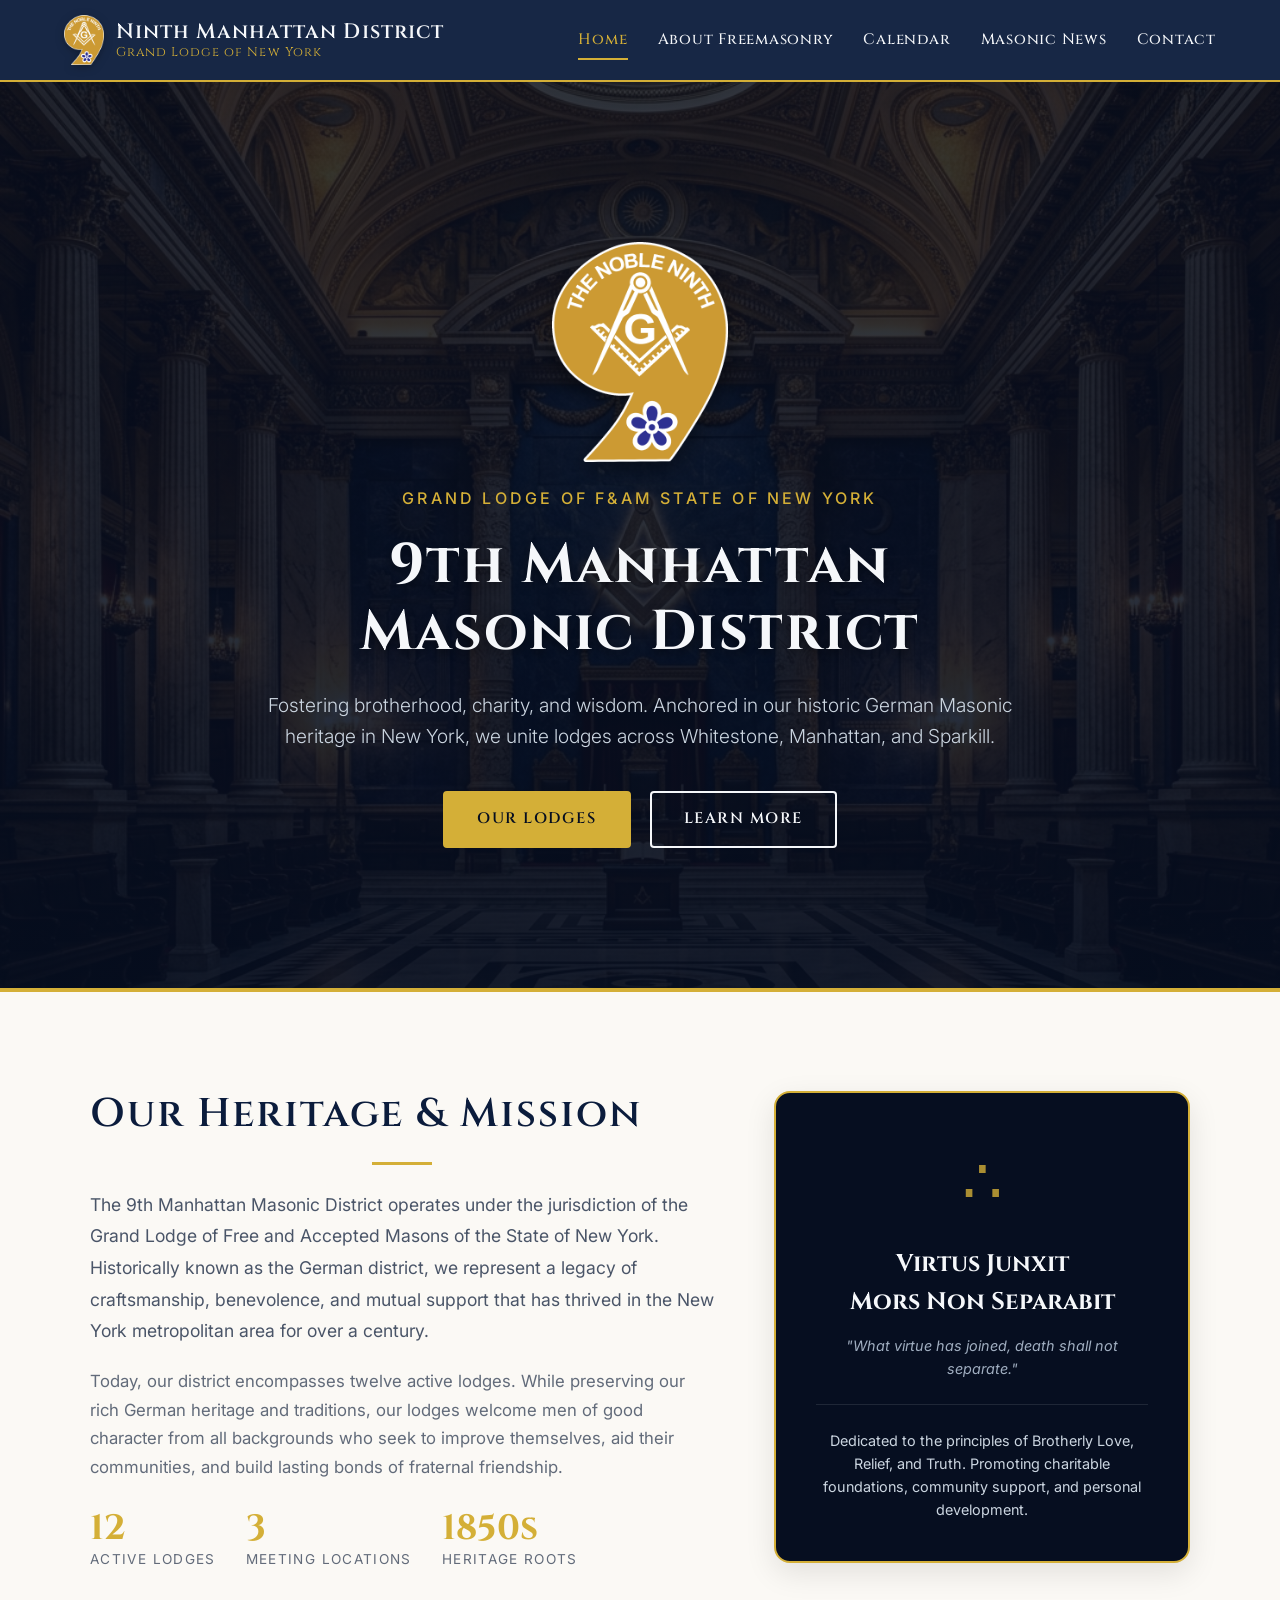
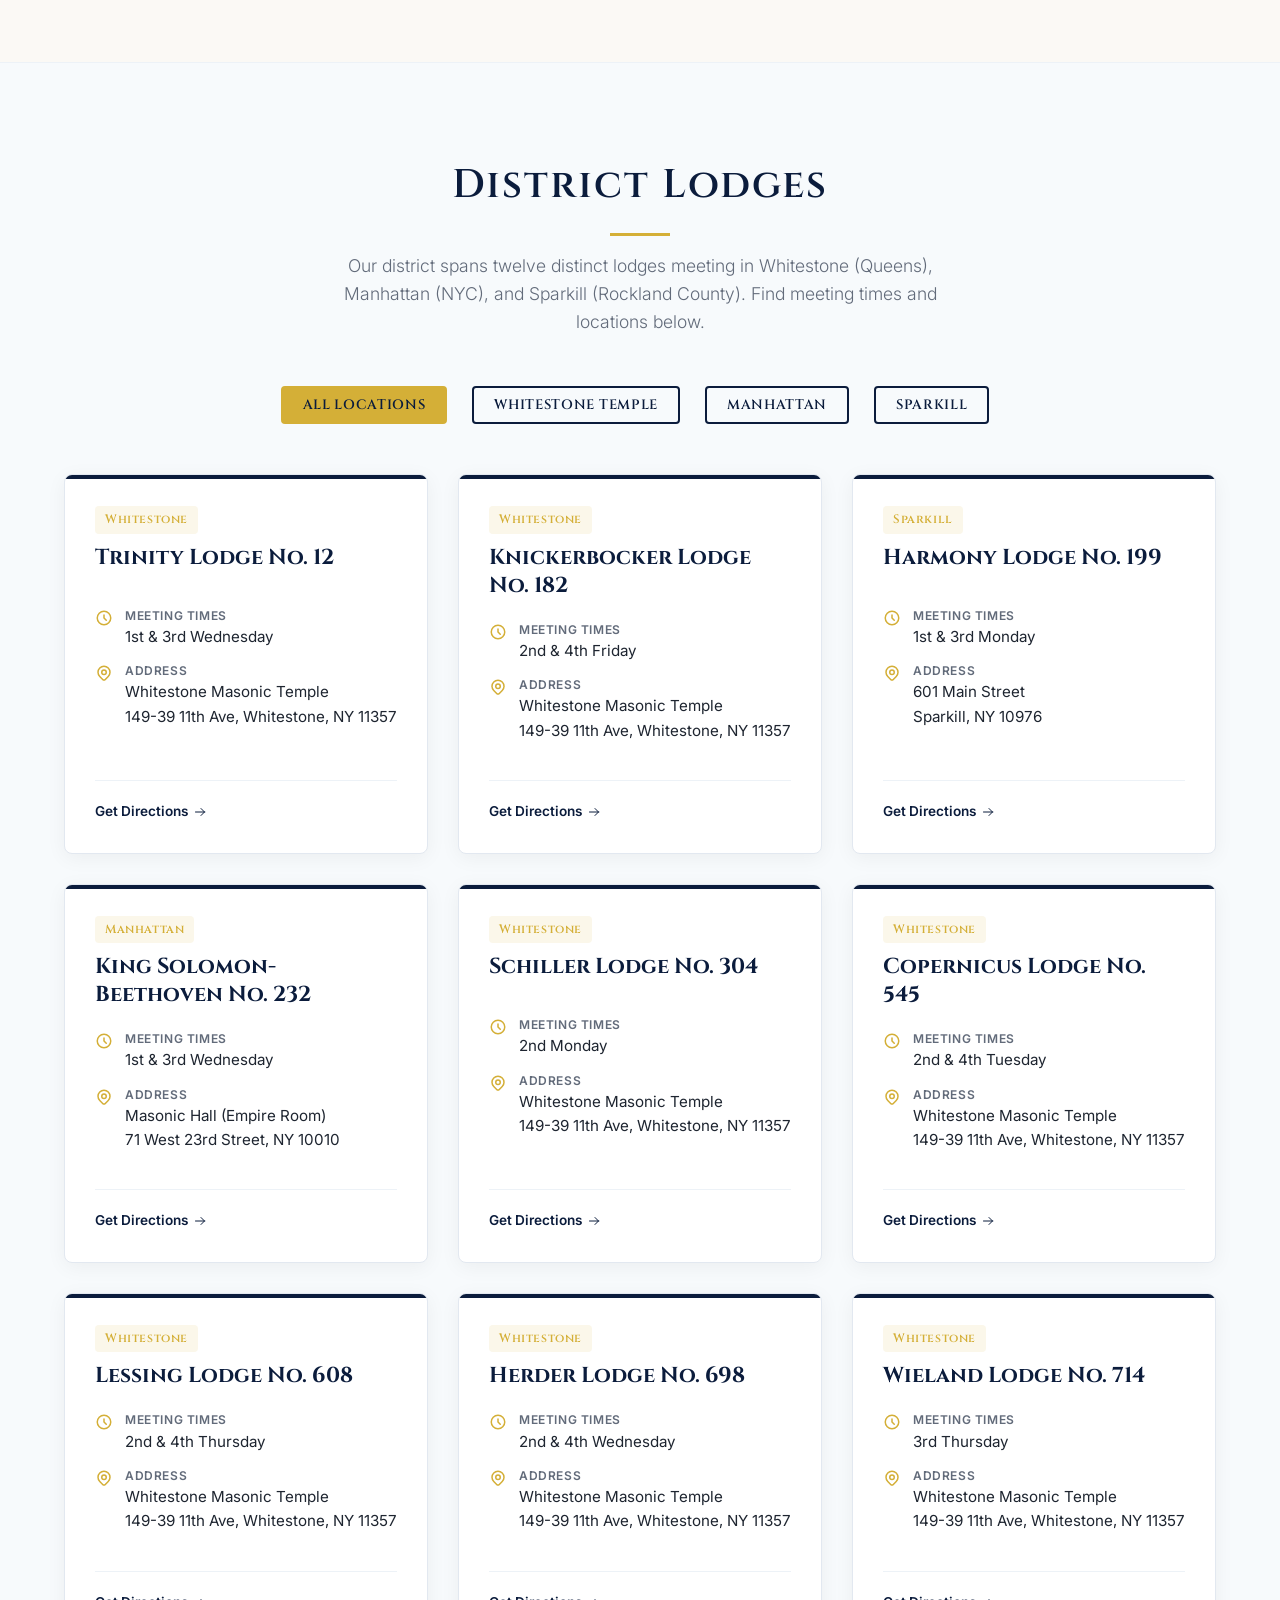
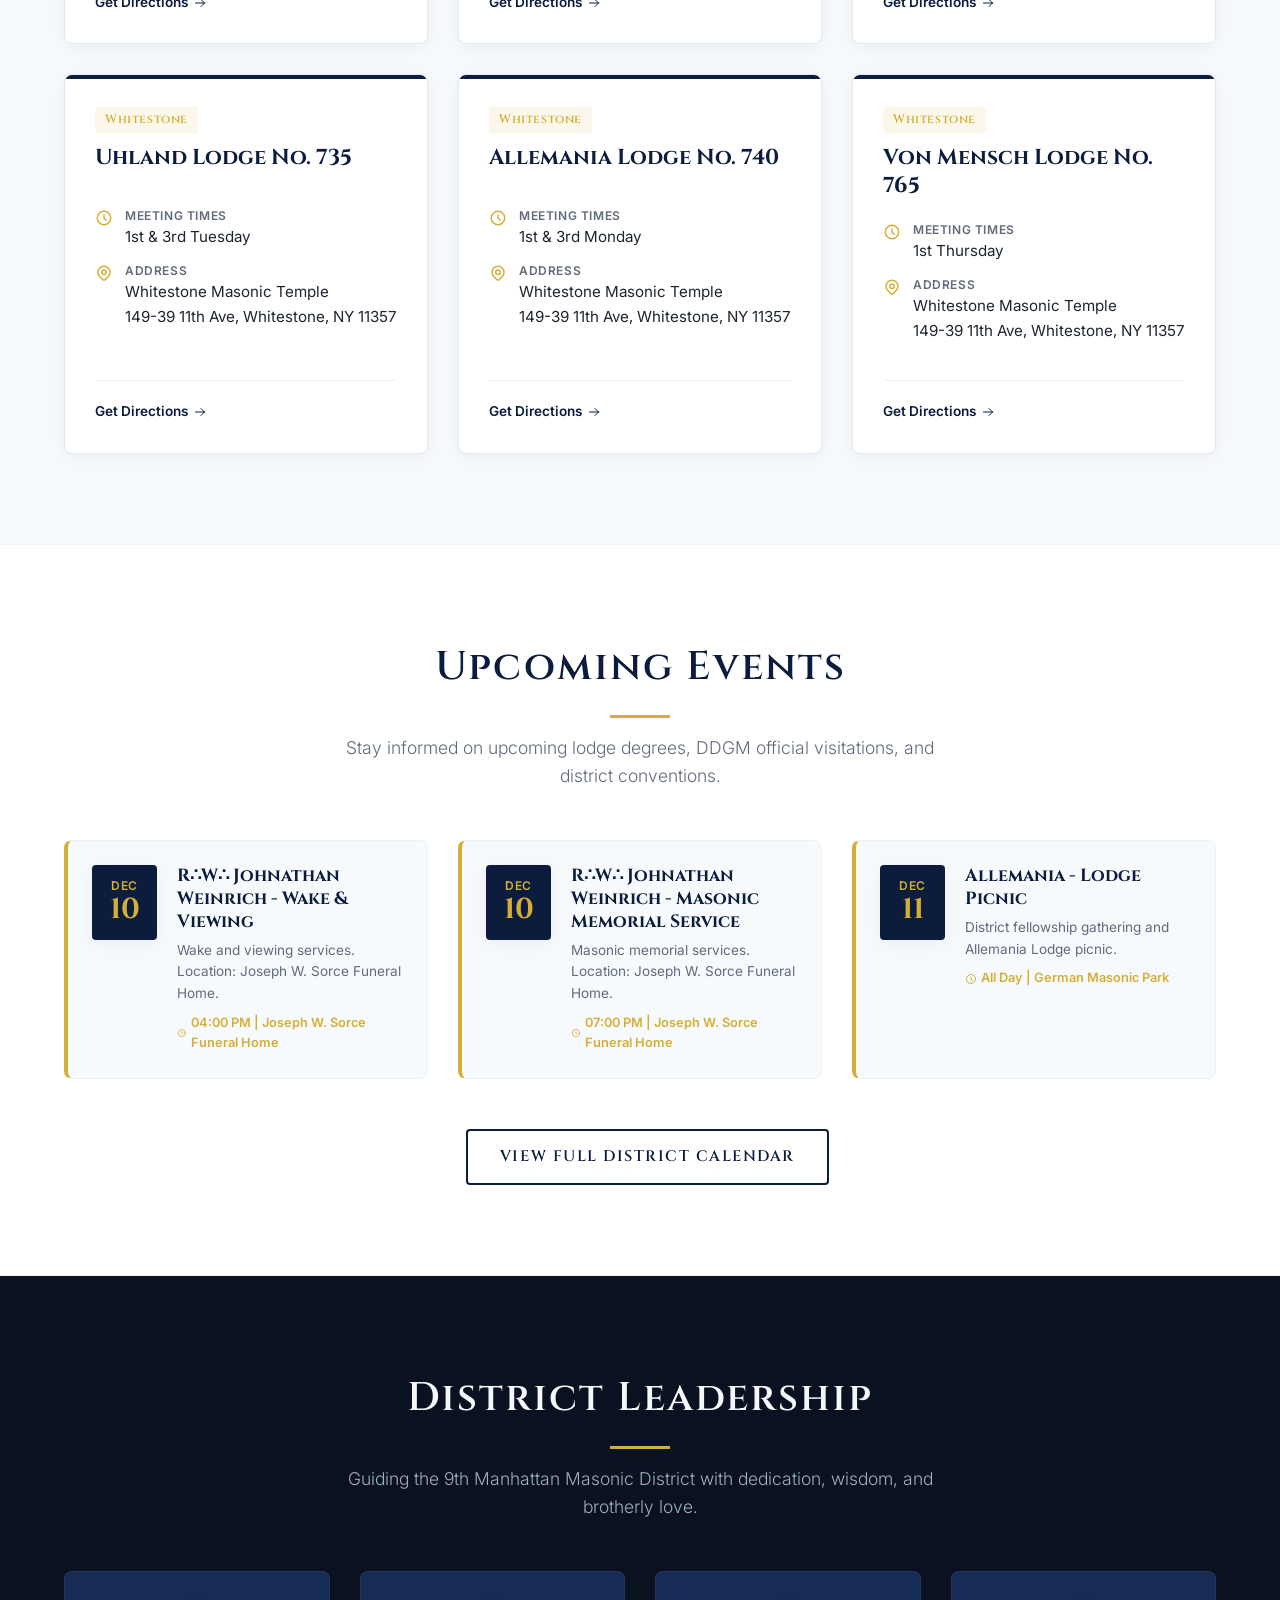
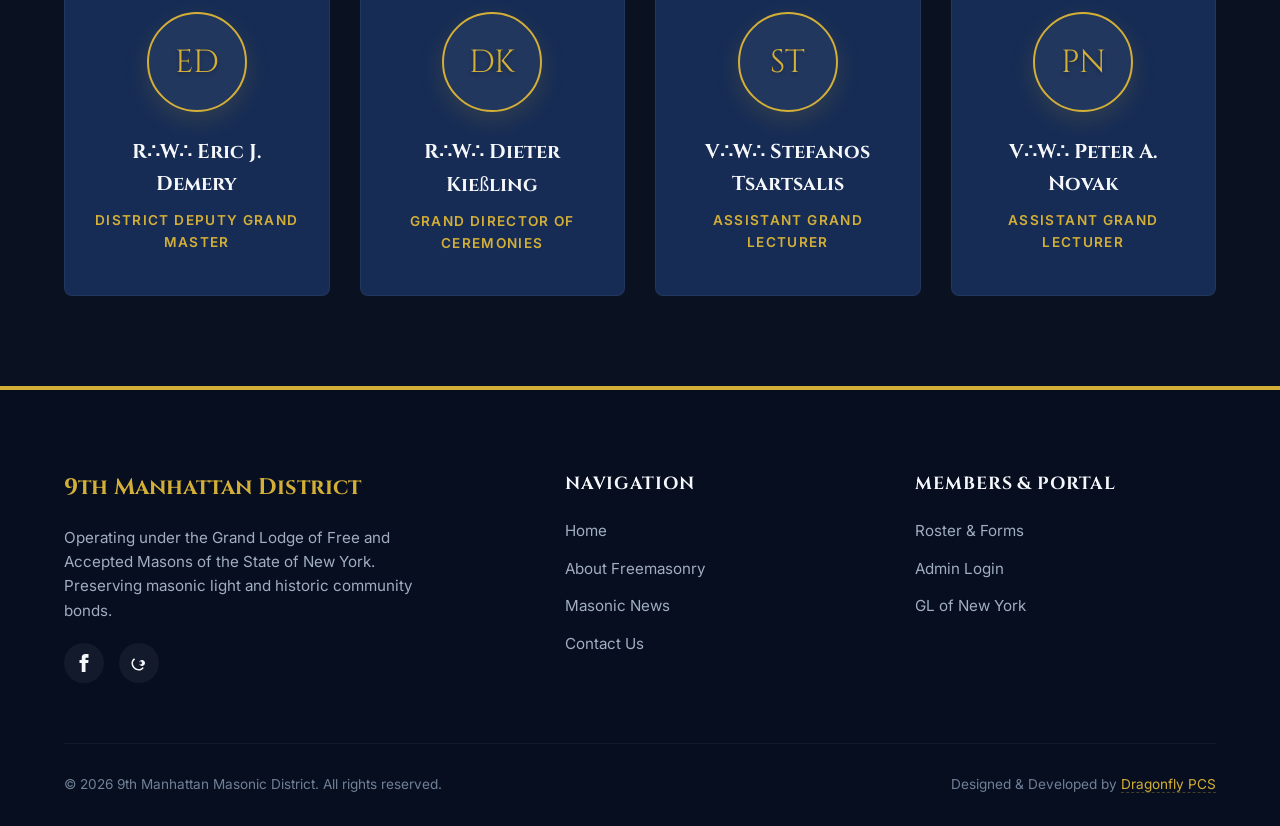
==== index.html @ 02bf00d9 "Add files via upload" ====
<!DOCTYPE html>
<html lang="en">
<head>
  <meta charset="UTF-8">
  <meta name="viewport" content="width=device-width, initial-scale=1.0">
  <title>9th Manhattan Masonic District | Grand Lodge of New York</title>
  <meta name="description" content="Official website of the 9th Manhattan Masonic District, Grand Lodge of Free & Accepted Masons of the State of New York. Discover our lodges, leadership, and heritage.">
  <link rel="stylesheet" href="styles.css">
  <link rel="icon" type="image/png" href="district_logo_header.png">
</head>
<body>

  <!-- Navigation Bar -->
  <header class="navbar">
    <div class="container">
      <a href="index.html" class="logo-link">
        <img src="district_logo_header.png" alt="9th Manhattan District Logo" class="logo-img">
        <div class="logo-text">
          Ninth Manhattan District
          <span>Grand Lodge of New York</span>
        </div>
      </a>
      <button class="nav-toggle" id="nav-toggle" aria-label="Toggle Navigation">
        &#9776;
      </button>
      <nav class="nav-menu" id="nav-menu">
        <a href="index.html" class="nav-link active">Home</a>
        <a href="about.html" class="nav-link">About Freemasonry</a>
        <a href="calendar.html" class="nav-link">Calendar</a>
        <a href="news.html" class="nav-link">Masonic News</a>
        <a href="contact.html" class="nav-link">Contact</a>
      </nav>
    </div>
  </header>

  <!-- Hero Section -->
  <section class="hero">
    <div class="container">
      <img src="district_logo.png" alt="9th Manhattan Masonic District Logo" style="height: 220px; width: auto; margin: 0 auto 24px auto; display: block; filter: drop-shadow(0 6px 12px rgba(0,0,0,0.45));">
      <p class="hero-subtitle">Grand Lodge of F&AM State of New York</p>
      <h1 class="hero-title">9th Manhattan<br>Masonic District</h1>
      <p class="hero-desc"> Fostering brotherhood, charity, and wisdom. Anchored in our historic German Masonic heritage in New York, we unite lodges across Whitestone, Manhattan, and Sparkill. </p>
      <a href="#lodges" class="btn btn-primary">Our Lodges</a>
      <a href="about.html" class="btn btn-secondary">Learn More</a>
    </div>
  </section>

  <!-- About Section -->
  <section class="section">
    <div class="container">
      <div class="heritage-grid">
        <div>
          <h2 class="section-title" style="text-align: left; margin-bottom: 24px;">Our Heritage & Mission</h2>
          <p style="font-size: 1.1rem; color: #4a5568; margin-bottom: 20px; line-height: 1.8;">
            The 9th Manhattan Masonic District operates under the jurisdiction of the Grand Lodge of Free and Accepted Masons of the State of New York. Historically known as the German district, we represent a legacy of craftsmanship, benevolence, and mutual support that has thrived in the New York metropolitan area for over a century.
          </p>
          <p style="font-size: 1.05rem; color: var(--color-text-muted); line-height: 1.7; margin-bottom: 24px;">
            Today, our district encompasses twelve active lodges. While preserving our rich German heritage and traditions, our lodges welcome men of good character from all backgrounds who seek to improve themselves, aid their communities, and build lasting bonds of fraternal friendship.
          </p>
          <div style="display: flex; gap: 30px; margin-top: 30px;">
            <div style="text-align: left;">
              <span style="display: block; font-family: var(--font-serif); font-size: 2.2rem; color: var(--color-accent); font-weight: 700; line-height: 1;">12</span>
              <span style="font-size: 0.85rem; text-transform: uppercase; letter-spacing: 0.1em; color: var(--color-text-muted);">Active Lodges</span>
            </div>
            <div style="text-align: left;">
              <span style="display: block; font-family: var(--font-serif); font-size: 2.2rem; color: var(--color-accent); font-weight: 700; line-height: 1;">3</span>
              <span style="font-size: 0.85rem; text-transform: uppercase; letter-spacing: 0.1em; color: var(--color-text-muted);">Meeting Locations</span>
            </div>
            <div style="text-align: left;">
              <span style="display: block; font-family: var(--font-serif); font-size: 2.2rem; color: var(--color-accent); font-weight: 700; line-height: 1;">1850s</span>
              <span style="font-size: 0.85rem; text-transform: uppercase; letter-spacing: 0.1em; color: var(--color-text-muted);">Heritage Roots</span>
            </div>
          </div>
        </div>
        
        <!-- Symbolic Art Frame -->
        <div style="background-color: var(--color-primary-dark); padding: 40px; border-radius: var(--border-radius-lg); border: 2px solid var(--color-accent); box-shadow: var(--shadow-medium); text-align: center; color: var(--color-text-light);">
          <div style="font-family: var(--font-serif); font-size: 4rem; color: var(--color-accent); margin-bottom: 10px; opacity: 0.8;">∴</div>
          <h3 style="font-family: var(--font-serif); font-size: 1.5rem; margin-bottom: 12px; color: var(--color-text-light);">Virtus Junxit<br>Mors Non Separabit</h3>
          <p style="font-size: 0.9rem; color: #a0aec0; font-style: italic;">"What virtue has joined, death shall not separate."</p>
          <hr style="border: 0; border-top: 1px solid rgba(255,255,255,0.1); margin: 24px 0;">
          <p style="font-size: 0.9rem; color: #cbd5e0; line-height: 1.6;">
            Dedicated to the principles of Brotherly Love, Relief, and Truth. Promoting charitable foundations, community support, and personal development.
          </p>
        </div>
      </div>
    </div>
  </section>

  <!-- Lodges Directory Section -->
  <section class="section" id="lodges" style="background-color: #f7fafc; border-top: 1px solid #edf2f7; border-bottom: 1px solid #edf2f7;">
    <div class="container">
      <h2 class="section-title text-center">District Lodges</h2>
      <p class="section-subtitle text-center">Our district spans twelve distinct lodges meeting in Whitestone (Queens), Manhattan (NYC), and Sparkill (Rockland County). Find meeting times and locations below.</p>
      
      <!-- Interactive Filtering Tabs -->
      <div style="display: flex; justify-content: center; gap: 15px; margin-bottom: 40px; flex-wrap: wrap;" id="filter-tabs">
        <button class="btn btn-primary filter-btn active" data-filter="all">All locations</button>
        <button class="btn btn-secondary filter-btn" data-filter="whitestone">Whitestone Temple</button>
        <button class="btn btn-secondary filter-btn" data-filter="manhattan">Manhattan</button>
        <button class="btn btn-secondary filter-btn" data-filter="sparkill">Sparkill</button>
      </div>
      
      <div class="grid-lodges" id="lodges-grid">
               <!-- Lodge 1: Trinity -->
        <div class="lodge-card" data-location="whitestone">
          <div class="lodge-header">
            <span class="lodge-badge">Whitestone</span>
            <h3 class="lodge-title">Trinity Lodge No. 12</h3>
          </div>
          <div class="lodge-details">
            <div class="lodge-info-item">
              <svg fill="none" stroke="currentColor" stroke-width="2" viewBox="0 0 24 24"><path stroke-linecap="round" stroke-linejoin="round" d="M12 8v4l3 3m6-3a9 9 0 11-18 0 9 9 0 0118 0z"></path></svg>
              <div class="lodge-info-text">
                <strong>Meeting Times</strong>
                1st & 3rd Wednesday
              </div>
            </div>
            <div class="lodge-info-item">
              <svg fill="none" stroke="currentColor" stroke-width="2" viewBox="0 0 24 24"><path stroke-linecap="round" stroke-linejoin="round" d="M17.657 16.657L13.414 20.9a1.998 1.998 0 01-2.827 0l-4.244-4.243a8 8 0 1111.314 0z"></path><path stroke-linecap="round" stroke-linejoin="round" d="M15 11a3 3 0 11-6 0 3 3 0 016 0z"></path></svg>
              <div class="lodge-info-text">
                <strong>Address</strong>
                Whitestone Masonic Temple<br>149-39 11th Ave, Whitestone, NY 11357
              </div>
            </div>
          </div>
          <div class="lodge-action">
            <a href="https://maps.google.com/?q=149-39+11th+Ave+Whitestone+NY" target="_blank" class="lodge-map-btn">
              Get Directions
              <svg width="12" height="12" fill="none" stroke="currentColor" stroke-width="2" viewBox="0 0 24 24"><path stroke-linecap="round" stroke-linejoin="round" d="M14 5l7 7m0 0l-7 7m7-7H3"></path></svg>
            </a>
          </div>
        </div>

        <!-- Lodge 2: Knickerbocker -->
        <div class="lodge-card" data-location="whitestone">
          <div class="lodge-header">
            <span class="lodge-badge">Whitestone</span>
            <h3 class="lodge-title">Knickerbocker Lodge No. 182</h3>
          </div>
          <div class="lodge-details">
            <div class="lodge-info-item">
              <svg fill="none" stroke="currentColor" stroke-width="2" viewBox="0 0 24 24"><path stroke-linecap="round" stroke-linejoin="round" d="M12 8v4l3 3m6-3a9 9 0 11-18 0 9 9 0 0118 0z"></path></svg>
              <div class="lodge-info-text">
                <strong>Meeting Times</strong>
                2nd & 4th Friday
              </div>
            </div>
            <div class="lodge-info-item">
              <svg fill="none" stroke="currentColor" stroke-width="2" viewBox="0 0 24 24"><path stroke-linecap="round" stroke-linejoin="round" d="M17.657 16.657L13.414 20.9a1.998 1.998 0 01-2.827 0l-4.244-4.243a8 8 0 1111.314 0z"></path><path stroke-linecap="round" stroke-linejoin="round" d="M15 11a3 3 0 11-6 0 3 3 0 016 0z"></path></svg>
              <div class="lodge-info-text">
                <strong>Address</strong>
                Whitestone Masonic Temple<br>149-39 11th Ave, Whitestone, NY 11357
              </div>
            </div>
          </div>
          <div class="lodge-action">
            <a href="https://maps.google.com/?q=149-39+11th+Ave+Whitestone+NY" target="_blank" class="lodge-map-btn">
              Get Directions
              <svg width="12" height="12" fill="none" stroke="currentColor" stroke-width="2" viewBox="0 0 24 24"><path stroke-linecap="round" stroke-linejoin="round" d="M14 5l7 7m0 0l-7 7m7-7H3"></path></svg>
            </a>
          </div>
        </div>

        <!-- Lodge 3: Harmony -->
        <div class="lodge-card" data-location="sparkill">
          <div class="lodge-header">
            <span class="lodge-badge">Sparkill</span>
            <h3 class="lodge-title">Harmony Lodge No. 199</h3>
          </div>
          <div class="lodge-details">
            <div class="lodge-info-item">
              <svg fill="none" stroke="currentColor" stroke-width="2" viewBox="0 0 24 24"><path stroke-linecap="round" stroke-linejoin="round" d="M12 8v4l3 3m6-3a9 9 0 11-18 0 9 9 0 0118 0z"></path></svg>
              <div class="lodge-info-text">
                <strong>Meeting Times</strong>
                1st & 3rd Monday
              </div>
            </div>
            <div class="lodge-info-item">
              <svg fill="none" stroke="currentColor" stroke-width="2" viewBox="0 0 24 24"><path stroke-linecap="round" stroke-linejoin="round" d="M17.657 16.657L13.414 20.9a1.998 1.998 0 01-2.827 0l-4.244-4.243a8 8 0 1111.314 0z"></path><path stroke-linecap="round" stroke-linejoin="round" d="M15 11a3 3 0 11-6 0 3 3 0 016 0z"></path></svg>
              <div class="lodge-info-text">
                <strong>Address</strong>
                601 Main Street<br>Sparkill, NY 10976
              </div>
            </div>
          </div>
          <div class="lodge-action">
            <a href="https://maps.google.com/?q=601+Main+Street+Sparkill+NY" target="_blank" class="lodge-map-btn">
              Get Directions
              <svg width="12" height="12" fill="none" stroke="currentColor" stroke-width="2" viewBox="0 0 24 24"><path stroke-linecap="round" stroke-linejoin="round" d="M14 5l7 7m0 0l-7 7m7-7H3"></path></svg>
            </a>
          </div>
        </div>

        <!-- Lodge 4: King Solomon-Beethoven -->
        <div class="lodge-card" data-location="manhattan">
          <div class="lodge-header">
            <span class="lodge-badge">Manhattan</span>
            <h3 class="lodge-title">King Solomon-Beethoven No. 232</h3>
          </div>
          <div class="lodge-details">
            <div class="lodge-info-item">
              <svg fill="none" stroke="currentColor" stroke-width="2" viewBox="0 0 24 24"><path stroke-linecap="round" stroke-linejoin="round" d="M12 8v4l3 3m6-3a9 9 0 11-18 0 9 9 0 0118 0z"></path></svg>
              <div class="lodge-info-text">
                <strong>Meeting Times</strong>
                1st & 3rd Wednesday
              </div>
            </div>
            <div class="lodge-info-item">
              <svg fill="none" stroke="currentColor" stroke-width="2" viewBox="0 0 24 24"><path stroke-linecap="round" stroke-linejoin="round" d="M17.657 16.657L13.414 20.9a1.998 1.998 0 01-2.827 0l-4.244-4.243a8 8 0 1111.314 0z"></path><path stroke-linecap="round" stroke-linejoin="round" d="M15 11a3 3 0 11-6 0 3 3 0 016 0z"></path></svg>
              <div class="lodge-info-text">
                <strong>Address</strong>
                Masonic Hall (Empire Room)<br>71 West 23rd Street, NY 10010
              </div>
            </div>
          </div>
          <div class="lodge-action">
            <a href="https://maps.google.com/?q=71+West+23rd+Street+New+York+NY" target="_blank" class="lodge-map-btn">
              Get Directions
              <svg width="12" height="12" fill="none" stroke="currentColor" stroke-width="2" viewBox="0 0 24 24"><path stroke-linecap="round" stroke-linejoin="round" d="M14 5l7 7m0 0l-7 7m7-7H3"></path></svg>
            </a>
          </div>
        </div>

        <!-- Lodge 5: Schiller -->
        <div class="lodge-card" data-location="whitestone">
          <div class="lodge-header">
            <span class="lodge-badge">Whitestone</span>
            <h3 class="lodge-title">Schiller Lodge No. 304</h3>
          </div>
          <div class="lodge-details">
            <div class="lodge-info-item">
              <svg fill="none" stroke="currentColor" stroke-width="2" viewBox="0 0 24 24"><path stroke-linecap="round" stroke-linejoin="round" d="M12 8v4l3 3m6-3a9 9 0 11-18 0 9 9 0 0118 0z"></path></svg>
              <div class="lodge-info-text">
                <strong>Meeting Times</strong>
                2nd Monday
              </div>
            </div>
            <div class="lodge-info-item">
              <svg fill="none" stroke="currentColor" stroke-width="2" viewBox="0 0 24 24"><path stroke-linecap="round" stroke-linejoin="round" d="M17.657 16.657L13.414 20.9a1.998 1.998 0 01-2.827 0l-4.244-4.243a8 8 0 1111.314 0z"></path><path stroke-linecap="round" stroke-linejoin="round" d="M15 11a3 3 0 11-6 0 3 3 0 016 0z"></path></svg>
              <div class="lodge-info-text">
                <strong>Address</strong>
                Whitestone Masonic Temple<br>149-39 11th Ave, Whitestone, NY 11357
              </div>
            </div>
          </div>
          <div class="lodge-action">
            <a href="https://maps.google.com/?q=149-39+11th+Ave+Whitestone+NY" target="_blank" class="lodge-map-btn">
              Get Directions
              <svg width="12" height="12" fill="none" stroke="currentColor" stroke-width="2" viewBox="0 0 24 24"><path stroke-linecap="round" stroke-linejoin="round" d="M14 5l7 7m0 0l-7 7m7-7H3"></path></svg>
            </a>
          </div>
        </div>

        <!-- Lodge 6: Copernicus -->
        <div class="lodge-card" data-location="whitestone">
          <div class="lodge-header">
            <span class="lodge-badge">Whitestone</span>
            <h3 class="lodge-title">Copernicus Lodge No. 545</h3>
          </div>
          <div class="lodge-details">
            <div class="lodge-info-item">
              <svg fill="none" stroke="currentColor" stroke-width="2" viewBox="0 0 24 24"><path stroke-linecap="round" stroke-linejoin="round" d="M12 8v4l3 3m6-3a9 9 0 11-18 0 9 9 0 0118 0z"></path></svg>
              <div class="lodge-info-text">
                <strong>Meeting Times</strong>
                2nd & 4th Tuesday
              </div>
            </div>
            <div class="lodge-info-item">
              <svg fill="none" stroke="currentColor" stroke-width="2" viewBox="0 0 24 24"><path stroke-linecap="round" stroke-linejoin="round" d="M17.657 16.657L13.414 20.9a1.998 1.998 0 01-2.827 0l-4.244-4.243a8 8 0 1111.314 0z"></path><path stroke-linecap="round" stroke-linejoin="round" d="M15 11a3 3 0 11-6 0 3 3 0 016 0z"></path></svg>
              <div class="lodge-info-text">
                <strong>Address</strong>
                Whitestone Masonic Temple<br>149-39 11th Ave, Whitestone, NY 11357
              </div>
            </div>
          </div>
          <div class="lodge-action">
            <a href="https://maps.google.com/?q=149-39+11th+Ave+Whitestone+NY" target="_blank" class="lodge-map-btn">
              Get Directions
              <svg width="12" height="12" fill="none" stroke="currentColor" stroke-width="2" viewBox="0 0 24 24"><path stroke-linecap="round" stroke-linejoin="round" d="M14 5l7 7m0 0l-7 7m7-7H3"></path></svg>
            </a>
          </div>
        </div>

        <!-- Lodge 7: Lessing -->
        <div class="lodge-card" data-location="whitestone">
          <div class="lodge-header">
            <span class="lodge-badge">Whitestone</span>
            <h3 class="lodge-title">Lessing Lodge No. 608</h3>
          </div>
          <div class="lodge-details">
            <div class="lodge-info-item">
              <svg fill="none" stroke="currentColor" stroke-width="2" viewBox="0 0 24 24"><path stroke-linecap="round" stroke-linejoin="round" d="M12 8v4l3 3m6-3a9 9 0 11-18 0 9 9 0 0118 0z"></path></svg>
              <div class="lodge-info-text">
                <strong>Meeting Times</strong>
                2nd & 4th Thursday
              </div>
            </div>
            <div class="lodge-info-item">
              <svg fill="none" stroke="currentColor" stroke-width="2" viewBox="0 0 24 24"><path stroke-linecap="round" stroke-linejoin="round" d="M17.657 16.657L13.414 20.9a1.998 1.998 0 01-2.827 0l-4.244-4.243a8 8 0 1111.314 0z"></path><path stroke-linecap="round" stroke-linejoin="round" d="M15 11a3 3 0 11-6 0 3 3 0 016 0z"></path></svg>
              <div class="lodge-info-text">
                <strong>Address</strong>
                Whitestone Masonic Temple<br>149-39 11th Ave, Whitestone, NY 11357
              </div>
            </div>
          </div>
          <div class="lodge-action">
            <a href="https://maps.google.com/?q=149-39+11th+Ave+Whitestone+NY" target="_blank" class="lodge-map-btn">
              Get Directions
              <svg width="12" height="12" fill="none" stroke="currentColor" stroke-width="2" viewBox="0 0 24 24"><path stroke-linecap="round" stroke-linejoin="round" d="M14 5l7 7m0 0l-7 7m7-7H3"></path></svg>
            </a>
          </div>
        </div>

        <!-- Lodge 8: Herder -->
        <div class="lodge-card" data-location="whitestone">
          <div class="lodge-header">
            <span class="lodge-badge">Whitestone</span>
            <h3 class="lodge-title">Herder Lodge No. 698</h3>
          </div>
          <div class="lodge-details">
            <div class="lodge-info-item">
              <svg fill="none" stroke="currentColor" stroke-width="2" viewBox="0 0 24 24"><path stroke-linecap="round" stroke-linejoin="round" d="M12 8v4l3 3m6-3a9 9 0 11-18 0 9 9 0 0118 0z"></path></svg>
              <div class="lodge-info-text">
                <strong>Meeting Times</strong>
                2nd & 4th Wednesday
              </div>
            </div>
            <div class="lodge-info-item">
              <svg fill="none" stroke="currentColor" stroke-width="2" viewBox="0 0 24 24"><path stroke-linecap="round" stroke-linejoin="round" d="M17.657 16.657L13.414 20.9a1.998 1.998 0 01-2.827 0l-4.244-4.243a8 8 0 1111.314 0z"></path><path stroke-linecap="round" stroke-linejoin="round" d="M15 11a3 3 0 11-6 0 3 3 0 016 0z"></path></svg>
              <div class="lodge-info-text">
                <strong>Address</strong>
                Whitestone Masonic Temple<br>149-39 11th Ave, Whitestone, NY 11357
              </div>
            </div>
          </div>
          <div class="lodge-action">
            <a href="https://maps.google.com/?q=149-39+11th+Ave+Whitestone+NY" target="_blank" class="lodge-map-btn">
              Get Directions
              <svg width="12" height="12" fill="none" stroke="currentColor" stroke-width="2" viewBox="0 0 24 24"><path stroke-linecap="round" stroke-linejoin="round" d="M14 5l7 7m0 0l-7 7m7-7H3"></path></svg>
            </a>
          </div>
        </div>

        <!-- Lodge 9: Wieland -->
        <div class="lodge-card" data-location="whitestone">
          <div class="lodge-header">
            <span class="lodge-badge">Whitestone</span>
            <h3 class="lodge-title">Wieland Lodge No. 714</h3>
          </div>
          <div class="lodge-details">
            <div class="lodge-info-item">
              <svg fill="none" stroke="currentColor" stroke-width="2" viewBox="0 0 24 24"><path stroke-linecap="round" stroke-linejoin="round" d="M12 8v4l3 3m6-3a9 9 0 11-18 0 9 9 0 0118 0z"></path></svg>
              <div class="lodge-info-text">
                <strong>Meeting Times</strong>
                3rd Thursday
              </div>
            </div>
            <div class="lodge-info-item">
              <svg fill="none" stroke="currentColor" stroke-width="2" viewBox="0 0 24 24"><path stroke-linecap="round" stroke-linejoin="round" d="M17.657 16.657L13.414 20.9a1.998 1.998 0 01-2.827 0l-4.244-4.243a8 8 0 1111.314 0z"></path><path stroke-linecap="round" stroke-linejoin="round" d="M15 11a3 3 0 11-6 0 3 3 0 016 0z"></path></svg>
              <div class="lodge-info-text">
                <strong>Address</strong>
                Whitestone Masonic Temple<br>149-39 11th Ave, Whitestone, NY 11357
              </div>
            </div>
          </div>
          <div class="lodge-action">
            <a href="https://maps.google.com/?q=149-39+11th+Ave+Whitestone+NY" target="_blank" class="lodge-map-btn">
              Get Directions
              <svg width="12" height="12" fill="none" stroke="currentColor" stroke-width="2" viewBox="0 0 24 24"><path stroke-linecap="round" stroke-linejoin="round" d="M14 5l7 7m0 0l-7 7m7-7H3"></path></svg>
            </a>
          </div>
        </div>

        <!-- Lodge 10: Uhland -->
        <div class="lodge-card" data-location="whitestone">
          <div class="lodge-header">
            <span class="lodge-badge">Whitestone</span>
            <h3 class="lodge-title">Uhland Lodge No. 735</h3>
          </div>
          <div class="lodge-details">
            <div class="lodge-info-item">
              <svg fill="none" stroke="currentColor" stroke-width="2" viewBox="0 0 24 24"><path stroke-linecap="round" stroke-linejoin="round" d="M12 8v4l3 3m6-3a9 9 0 11-18 0 9 9 0 0118 0z"></path></svg>
              <div class="lodge-info-text">
                <strong>Meeting Times</strong>
                1st & 3rd Tuesday
              </div>
            </div>
            <div class="lodge-info-item">
              <svg fill="none" stroke="currentColor" stroke-width="2" viewBox="0 0 24 24"><path stroke-linecap="round" stroke-linejoin="round" d="M17.657 16.657L13.414 20.9a1.998 1.998 0 01-2.827 0l-4.244-4.243a8 8 0 1111.314 0z"></path><path stroke-linecap="round" stroke-linejoin="round" d="M15 11a3 3 0 11-6 0 3 3 0 016 0z"></path></svg>
              <div class="lodge-info-text">
                <strong>Address</strong>
                Whitestone Masonic Temple<br>149-39 11th Ave, Whitestone, NY 11357
              </div>
            </div>
          </div>
          <div class="lodge-action">
            <a href="https://maps.google.com/?q=149-39+11th+Ave+Whitestone+NY" target="_blank" class="lodge-map-btn">
              Get Directions
              <svg width="12" height="12" fill="none" stroke="currentColor" stroke-width="2" viewBox="0 0 24 24"><path stroke-linecap="round" stroke-linejoin="round" d="M14 5l7 7m0 0l-7 7m7-7H3"></path></svg>
            </a>
          </div>
        </div>

        <!-- Lodge 11: Allemania -->
        <div class="lodge-card" data-location="whitestone">
          <div class="lodge-header">
            <span class="lodge-badge">Whitestone</span>
            <h3 class="lodge-title">Allemania Lodge No. 740</h3>
          </div>
          <div class="lodge-details">
            <div class="lodge-info-item">
              <svg fill="none" stroke="currentColor" stroke-width="2" viewBox="0 0 24 24"><path stroke-linecap="round" stroke-linejoin="round" d="M12 8v4l3 3m6-3a9 9 0 11-18 0 9 9 0 0118 0z"></path></svg>
              <div class="lodge-info-text">
                <strong>Meeting Times</strong>
                1st & 3rd Monday
              </div>
            </div>
            <div class="lodge-info-item">
              <svg fill="none" stroke="currentColor" stroke-width="2" viewBox="0 0 24 24"><path stroke-linecap="round" stroke-linejoin="round" d="M17.657 16.657L13.414 20.9a1.998 1.998 0 01-2.827 0l-4.244-4.243a8 8 0 1111.314 0z"></path><path stroke-linecap="round" stroke-linejoin="round" d="M15 11a3 3 0 11-6 0 3 3 0 016 0z"></path></svg>
              <div class="lodge-info-text">
                <strong>Address</strong>
                Whitestone Masonic Temple<br>149-39 11th Ave, Whitestone, NY 11357
              </div>
            </div>
          </div>
          <div class="lodge-action">
            <a href="https://maps.google.com/?q=149-39+11th+Ave+Whitestone+NY" target="_blank" class="lodge-map-btn">
              Get Directions
              <svg width="12" height="12" fill="none" stroke="currentColor" stroke-width="2" viewBox="0 0 24 24"><path stroke-linecap="round" stroke-linejoin="round" d="M14 5l7 7m0 0l-7 7m7-7H3"></path></svg>
            </a>
          </div>
        </div>

        <!-- Lodge 12: Von Mensch -->
        <div class="lodge-card" data-location="whitestone">
          <div class="lodge-header">
            <span class="lodge-badge">Whitestone</span>
            <h3 class="lodge-title">Von Mensch Lodge No. 765</h3>
          </div>
          <div class="lodge-details">
            <div class="lodge-info-item">
              <svg fill="none" stroke="currentColor" stroke-width="2" viewBox="0 0 24 24"><path stroke-linecap="round" stroke-linejoin="round" d="M12 8v4l3 3m6-3a9 9 0 11-18 0 9 9 0 0118 0z"></path></svg>
              <div class="lodge-info-text">
                <strong>Meeting Times</strong>
                1st Thursday
              </div>
            </div>
            <div class="lodge-info-item">
              <svg fill="none" stroke="currentColor" stroke-width="2" viewBox="0 0 24 24"><path stroke-linecap="round" stroke-linejoin="round" d="M17.657 16.657L13.414 20.9a1.998 1.998 0 01-2.827 0l-4.244-4.243a8 8 0 1111.314 0z"></path><path stroke-linecap="round" stroke-linejoin="round" d="M15 11a3 3 0 11-6 0 3 3 0 016 0z"></path></svg>
              <div class="lodge-info-text">
                <strong>Address</strong>
                Whitestone Masonic Temple<br>149-39 11th Ave, Whitestone, NY 11357
              </div>
            </div>
          </div>
          <div class="lodge-action">
            <a href="https://maps.google.com/?q=149-39+11th+Ave+Whitestone+NY" target="_blank" class="lodge-map-btn">
              Get Directions
              <svg width="12" height="12" fill="none" stroke="currentColor" stroke-width="2" viewBox="0 0 24 24"><path stroke-linecap="round" stroke-linejoin="round" d="M14 5l7 7m0 0l-7 7m7-7H3"></path></svg>
            </a>
          </div>
        </div>

      </div>
    </div>
  </section>

  <!-- Upcoming Events Section -->
  <section class="section" style="background-color: white; border-bottom: 1px solid #edf2f7;">
    <div class="container">
      <h2 class="section-title text-center">Upcoming Events</h2>
      <p class="section-subtitle text-center">Stay informed on upcoming lodge degrees, DDGM official visitations, and district conventions.</p>
      
      <div id="upcoming-events-grid" style="display: grid; grid-template-columns: repeat(auto-fit, minmax(300px, 1fr)); gap: 30px; margin-bottom: 50px;">
        
        <!-- Loading Skeleton Card 1 -->
        <div class="skeleton-card" style="display: flex; gap: 20px; background-color: #f7fafc; padding: 24px; border-radius: var(--border-radius-md); border: 1px solid #edf2f7; border-left: 4px solid #edf2f7;">
          <div style="background-color: #e2e8f0; border-radius: var(--border-radius-sm); width: 65px; height: 75px; flex-shrink: 0;"></div>
          <div style="flex-grow: 1;">
            <div style="background-color: #e2e8f0; height: 16px; border-radius: 4px; width: 60%; margin-bottom: 10px;"></div>
            <div style="background-color: #e2e8f0; height: 12px; border-radius: 4px; width: 90%; margin-bottom: 8px;"></div>
            <div style="background-color: #e2e8f0; height: 12px; border-radius: 4px; width: 40%;"></div>
          </div>
        </div>

        <!-- Loading Skeleton Card 2 -->
        <div class="skeleton-card" style="display: flex; gap: 20px; background-color: #f7fafc; padding: 24px; border-radius: var(--border-radius-md); border: 1px solid #edf2f7; border-left: 4px solid #edf2f7;">
          <div style="background-color: #e2e8f0; border-radius: var(--border-radius-sm); width: 65px; height: 75px; flex-shrink: 0;"></div>
          <div style="flex-grow: 1;">
            <div style="background-color: #e2e8f0; height: 16px; border-radius: 4px; width: 70%; margin-bottom: 10px;"></div>
            <div style="background-color: #e2e8f0; height: 12px; border-radius: 4px; width: 80%; margin-bottom: 8px;"></div>
            <div style="background-color: #e2e8f0; height: 12px; border-radius: 4px; width: 50%;"></div>
          </div>
        </div>

        <!-- Loading Skeleton Card 3 -->
        <div class="skeleton-card" style="display: flex; gap: 20px; background-color: #f7fafc; padding: 24px; border-radius: var(--border-radius-md); border: 1px solid #edf2f7; border-left: 4px solid #edf2f7;">
          <div style="background-color: #e2e8f0; border-radius: var(--border-radius-sm); width: 65px; height: 75px; flex-shrink: 0;"></div>
          <div style="flex-grow: 1;">
            <div style="background-color: #e2e8f0; height: 16px; border-radius: 4px; width: 50%; margin-bottom: 10px;"></div>
            <div style="background-color: #e2e8f0; height: 12px; border-radius: 4px; width: 85%; margin-bottom: 8px;"></div>
            <div style="background-color: #e2e8f0; height: 12px; border-radius: 4px; width: 45%;"></div>
          </div>
        </div>

      </div>

      <div style="text-align: center;">
        <a href="calendar.html" class="btn btn-secondary" style="border-color: var(--color-primary); color: var(--color-primary);">View Full District Calendar</a>
      </div>
    </div>
  </section>

  <!-- Leadership Section -->
  <section class="section section-dark">
    <div class="container">
      <h2 class="section-title text-center">District Leadership</h2>
      <p class="section-subtitle text-center">Guiding the 9th Manhattan Masonic District with dedication, wisdom, and brotherly love.</p>
      
      <div class="leadership-grid">
        
        <!-- Leader 1: DDGM -->
        <div class="leader-card">
          <div class="leader-avatar">ED</div>
          <h3 class="leader-name"><span>R∴W∴ Eric J. <br>Demery</span></h3>
          <p class="leader-title">District Deputy Grand Master</p>
        </div>

        <!-- Leader 2: GDC -->
        <div class="leader-card">
          <div class="leader-avatar">DK</div>
          <h3 class="leader-name"><span>R∴W∴ Dieter <br>Kie<span class="eszett">ß</span>ling</span></h3>
          <p class="leader-title">Grand Director of Ceremonies</p>
        </div>

        <!-- Leader 3: AGL 1 -->
        <div class="leader-card">
          <div class="leader-avatar">ST</div>
          <h3 class="leader-name"><span>V∴W∴ Stefanos <br>Tsartsalis</span></h3>
          <p class="leader-title">Assistant Grand Lecturer</p>
        </div>

        <!-- Leader 4: AGL 2 -->
        <div class="leader-card">
          <div class="leader-avatar">PN</div>
          <h3 class="leader-name"><span>V∴W∴ Peter A. <br>Novak</span></h3>
          <p class="leader-title">Assistant Grand Lecturer</p>
        </div>

      </div>
    </div>
  </section>

  <!-- Footer -->
  <footer class="footer">
    <div class="container">
      <div class="footer-grid">
        <div class="footer-about">
          <h4>9th Manhattan District</h4>
          <p>
            Operating under the Grand Lodge of Free and Accepted Masons of the State of New York. Preserving masonic light and historic community bonds.
          </p>
          <div class="social-links">
            <a href="https://facebook.com" target="_blank" class="social-btn" aria-label="Facebook">
              <svg width="18" height="18" fill="currentColor" viewBox="0 0 24 24"><path d="M9 8h-3v4h3v12h5v-12h3.642l.358-4h-4v-1.667c0-.955.192-1.333 1.115-1.333h2.885v-5h-3.808c-3.596 0-5.192 1.583-5.192 4.615v3.385z"></path></svg>
            </a>
            <a href="feed/" class="social-btn" aria-label="RSS Feed">
              <svg width="18" height="18" fill="currentColor" viewBox="0 0 24 24"><path d="M12 20.001c-4.418 0-8-3.582-8-8 0-1.85 1.09-3.58 2.82-4.82l-1.41-1.42c-2.31 1.69-3.41 4.19-3.41 6.24 0 5.52 4.48 10 10 10 2.05 0 4.55-1.1 6.24-3.41l-1.42-1.41c-1.24 1.73-2.97 2.82-4.82 2.82zm8-8c0-2.21-1.79-4-4-4s-4 1.79-4 4 1.79 4 4 4 4-1.79 4-4zm-8 0c0-1.1.9-2 2-2s2 .9 2 2-.9 2-2 2-2-.9-2-2z"></path></svg>
            </a>
          </div>
        </div>
        
        <div class="footer-links">
          <h4>Navigation</h4>
          <ul class="footer-links-list">
            <li><a href="index.html">Home</a></li>
            <li><a href="about.html">About Freemasonry</a></li>
            <li><a href="news.html">Masonic News</a></li>
            <li><a href="contact.html">Contact Us</a></li>
          </ul>
        </div>

        <div class="footer-links">
          <h4>Members & Portal</h4>
          <ul class="footer-links-list">
            <li><a href="roster.html">Roster & Forms</a></li>
            <li><a href="wp-admin/">Admin Login</a></li>
            <li><a href="http://NYMasons.Org" target="_blank">GL of New York</a></li>
          </ul>
        </div>
      </div>

      <div class="footer-bottom">
        <p>&copy; 2026 9th Manhattan Masonic District. All rights reserved.</p>
        <p>Designed & Developed by <a href="http://www.dragonflypcs.com" target="_blank">Dragonfly PCS</a></p>
      </div>
    </div>
  </footer>

  <!-- Basic Interactivity JavaScript -->
  <script>
    // Mobile navigation toggle
    const toggleBtn = document.getElementById('nav-toggle');
    const navMenu = document.getElementById('nav-menu');
    
    if (toggleBtn && navMenu) {
      toggleBtn.addEventListener('click', () => {
        navMenu.classList.toggle('show');
      });
    }

    // Lodges Filtering
    const filterTabs = document.getElementById('filter-tabs');
    const lodgeCards = document.querySelectorAll('.lodge-card');
    
    if (filterTabs && lodgeCards.length > 0) {
      filterTabs.addEventListener('click', (e) => {
        const btn = e.target.closest('.filter-btn');
        if (!btn) return;
        
        // Update active tab styling
        filterTabs.querySelectorAll('.filter-btn').forEach(b => {
          b.classList.remove('btn-primary', 'active');
          b.classList.add('btn-secondary');
        });
        btn.classList.add('btn-primary', 'active');
        btn.classList.remove('btn-secondary');
        
        const filterValue = btn.dataset.filter;
        
        // Filter the lodge cards
        lodgeCards.forEach(card => {
          if (filterValue === 'all' || card.dataset.location === filterValue) {
            card.style.display = 'flex';
            card.style.opacity = '0';
            setTimeout(() => {
              card.style.transition = 'opacity 0.4s ease, transform 0.3s ease';
              card.style.opacity = '1';
            }, 10);
          } else {
            card.style.display = 'none';
          }
        });
      });
    }

    // Dynamic Google Calendar Upcoming Events
    const CALENDAR_ID = 'dd@gmcf.us';

    function formatTime(date) {
      return date.toLocaleTimeString([], { hour: '2-digit', minute: '2-digit' });
    }

    function formatDateBadge(date) {
      const months = ['Jan', 'Feb', 'Mar', 'Apr', 'May', 'Jun', 'Jul', 'Aug', 'Sep', 'Oct', 'Nov', 'Dec'];
      return {
        month: months[date.getMonth()],
        day: date.getDate()
      };
    }

    function renderEvents(events) {
      const grid = document.getElementById('upcoming-events-grid');
      if (!grid) return;
      
      if (!events || events.length === 0) {
        grid.innerHTML = '<p style="grid-column: 1/-1; text-align: center; color: var(--color-text-muted);">No upcoming events scheduled at this time.</p>';
        return;
      }
      
      grid.innerHTML = events.map(event => {
        const dateBadge = formatDateBadge(event.start);
        const timeStr = event.isAllDay ? 'All Day' : formatTime(event.start);
        const locationStr = event.location ? event.location.split(',')[0] : 'TBD';
        const descriptionStr = event.description ? event.description.split('\n')[0] : 'No description provided.';
        
        return `
        <div style="display: flex; gap: 20px; background-color: #f7fafc; padding: 24px; border-radius: var(--border-radius-md); border: 1px solid #edf2f7; border-left: 4px solid var(--color-accent); transition: var(--transition-smooth);" class="event-card-dynamic">
          <!-- Date Badge -->
          <div style="text-align: center; background-color: var(--color-primary); color: var(--color-accent); border-radius: var(--border-radius-sm); padding: 10px; width: 65px; height: 75px; flex-shrink: 0; display: flex; flex-direction: column; justify-content: center; box-shadow: var(--shadow-subtle);">
            <span style="font-size: 0.75rem; text-transform: uppercase; font-weight: 600; display: block; letter-spacing: 0.05em; line-height: 1;">${dateBadge.month}</span>
            <span style="font-family: var(--font-serif); font-size: 1.8rem; font-weight: 700; display: block; line-height: 1; margin-top: 4px;">${dateBadge.day}</span>
          </div>
          <div>
            <h3 style="font-family: var(--font-serif); font-size: 1.1rem; color: var(--color-primary); margin-bottom: 6px; font-weight: 700; line-height: 1.3;">${event.summary}</h3>
            <p style="font-size: 0.85rem; color: var(--color-text-muted); margin-bottom: 8px;">${descriptionStr}</p>
            <span style="font-size: 0.8rem; font-weight: 600; color: var(--color-accent); display: flex; align-items: center; gap: 4px;">
              <svg width="12" height="12" fill="none" stroke="currentColor" stroke-width="2" viewBox="0 0 24 24"><path stroke-linecap="round" stroke-linejoin="round" d="M12 8v4l3 3m6-3a9 9 0 11-18 0 9 9 0 0118 0z"></path></svg>
              ${timeStr} | ${locationStr}
            </span>
          </div>
        </div>
        `;
      }).join('');
    }

    function parseICS(icsText) {
      const events = [];
      // Unfold folded lines
      const unfolded = icsText.replace(/\r?\n\s/g, '').replace(/\r/g, '');
      const eventBlocks = unfolded.split('BEGIN:VEVENT');
      
      for (let i = 1; i < eventBlocks.length; i++) {
        const block = eventBlocks[i];
        
        const summaryMatch = block.match(/SUMMARY:(.*)/);
        const summary = summaryMatch ? summaryMatch[1].trim().replace(/\\,/g, ',').replace(/\\;/g, ';') : 'No Title';
        
        const descMatch = block.match(/DESCRIPTION:(.*)/);
        const description = descMatch ? descMatch[1].trim().replace(/\\n/g, ' ').replace(/\\,/g, ',') : '';
        
        const locMatch = block.match(/LOCATION:(.*)/);
        const location = locMatch ? locMatch[1].trim().replace(/\\,/g, ',') : '';
        
        let dateObj = null;
        let isAllDay = false;
        
        // Robust DTSTART match that extracts the value regardless of TZID or VALUE attributes
        const dtstartLineMatch = block.match(/DTSTART(?:;[^:]*)?:([^\r\n]+)/);
        if (dtstartLineMatch) {
          const val = dtstartLineMatch[1].trim(); // e.g. 20260624 or 20260624T193000 or 20260624T193000Z
          if (val.includes('T')) {
            // Date-time format: yyyyMMddTHHmmss or yyyyMMddTHHmmssZ
            const year = parseInt(val.substring(0, 4), 10);
            const month = parseInt(val.substring(4, 6), 10) - 1;
            const day = parseInt(val.substring(6, 8), 10);
            const hour = parseInt(val.substring(9, 11), 10);
            const min = parseInt(val.substring(11, 13), 10);
            const sec = parseInt(val.substring(13, 15), 10);
            
            if (val.endsWith('Z')) {
              // Parse as UTC
              dateObj = new Date(Date.UTC(year, month, day, hour, min, sec));
            } else {
              // Parse as local browser time (which matches the target timezone offset in most contexts)
              dateObj = new Date(year, month, day, hour, min, sec);
            }
          } else {
            // Date-only format: yyyyMMdd
            const year = parseInt(val.substring(0, 4), 10);
            const month = parseInt(val.substring(4, 6), 10) - 1;
            const day = parseInt(val.substring(6, 8), 10);
            dateObj = new Date(year, month, day);
            isAllDay = true;
          }
        }
        
        if (dateObj) {
          events.push({
            summary,
            description,
            location,
            start: dateObj,
            isAllDay
          });
        }
      }
      return events;
    }

    async function fetchCalendarICS(calendarId) {
      const icsUrl = `https://calendar.google.com/calendar/ical/${encodeURIComponent(calendarId)}/public/basic.ics`;
      
      const endpoints = [
        './calendar-feed', // Relative redirect proxy (succeeds natively if hosted on Netlify/Vercel redirects)
        'calendar-feed',
        icsUrl, // Direct fetch (works if browser CORS is disabled via extension)
        `https://proxy.corsfix.com/?${icsUrl}`, // Primary CORS Proxy: Corsfix (works under localhost/http)
        `https://api.allorigins.win/raw?url=${encodeURIComponent(icsUrl)}`, // Backup CORS Proxy 1
        `https://api.codetabs.com/v1/proxy?quest=${encodeURIComponent(icsUrl)}` // Backup CORS Proxy 2
      ];

      const fetchWithTimeout = async (url, index) => {
        const controller = new AbortController();
        const timeoutId = setTimeout(() => controller.abort(), 2500); // 2.5s timeout
        try {
          console.log(`Starting fetch via Endpoint ${index + 1}: ${url}`);
          const res = await fetch(url, { signal: controller.signal });
          clearTimeout(timeoutId);
          if (res.ok) {
            const text = await res.text();
            if (text && text.includes('BEGIN:VCALENDAR')) {
              console.log(`Endpoint ${index + 1} succeeded first!`);
              return text;
            }
          }
          throw new Error(`Endpoint ${index + 1} returned invalid response`);
        } catch (e) {
          clearTimeout(timeoutId);
          console.warn(`Endpoint ${index + 1} failed or timed out:`, e.message || e);
          throw e;
        }
      };

      try {
        return await Promise.any(endpoints.map((endpoint, idx) => fetchWithTimeout(endpoint, idx)));
      } catch (err) {
        throw new Error('All CORS endpoints failed to load the calendar feed.');
      }
    }

    function getEventCache() {
      try {
        const cachedStr = localStorage.getItem('noble9th_events');
        const cachedTimeStr = localStorage.getItem('noble9th_events_timestamp');
        if (!cachedStr || !cachedTimeStr) return null;
        
        const timestamp = parseInt(cachedTimeStr, 10);
        if (isNaN(timestamp)) return null;

        const events = JSON.parse(cachedStr);
        if (!Array.isArray(events)) return null;

        // Parse ISO date strings back to Date objects
        events.forEach(event => {
          event.start = new Date(event.start);
        });

        return {
          events,
          timestamp
        };
      } catch (e) {
        console.warn('Failed to parse event cache:', e);
        return null;
      }
    }

    function setEventCache(events) {
      try {
        localStorage.setItem('noble9th_events', JSON.stringify(events));
        localStorage.setItem('noble9th_events_timestamp', Date.now().toString());
      } catch (e) {
        console.warn('Failed to save event cache:', e);
      }
    }

    function loadCalendarEvents() {
      const grid = document.getElementById('upcoming-events-grid');
      if (!grid) return;

      const todayStart = new Date();
      todayStart.setHours(0, 0, 0, 0);

      // Check if cache exists
      const cache = getEventCache();
      let hasRenderedFromCache = false;
      let cachedUpcomingCount = 0;

      if (cache) {
        // Filter out past events
        const upcoming = cache.events.filter(event => event.start >= todayStart);
        cachedUpcomingCount = upcoming.length;
        
        // Only render if we actually have future events cached
        if (cachedUpcomingCount > 0) {
          renderEvents(upcoming.slice(0, 3));
          hasRenderedFromCache = true;
          
          // Check age: if less than 2 hours old, do not fetch from network!
          const cacheAge = Date.now() - cache.timestamp;
          if (cacheAge < 1000 * 60 * 60 * 2) { // 2 hours
            console.log('Loaded upcoming events from local storage cache (recent). Skipping live fetch.');
            return;
          }
          console.log('Cache exists but is older than 2 hours. Fetching live updates in background...');
        } else {
          console.log('Cache exists but all cached events are in the past.');
        }
      }

      // If no valid cache rendered, load fallback (mock) events immediately so user doesn't see skeletons
      if (!hasRenderedFromCache) {
        console.log('No valid cache found or cache contains only past events. Loading mock events immediately and starting live fetch...');
        loadFallbackEvents();
      }

      // Start the network fetch in the background
      fetchCalendarICS(CALENDAR_ID)
        .then(icsText => {
          const parsedEvents = parseICS(icsText);
          
          const upcoming = parsedEvents.filter(event => event.start >= todayStart);
          upcoming.sort((a, b) => a.start - b.start);
          
          if (upcoming.length > 0) {
            // Cache all upcoming events
            setEventCache(upcoming);
            
            // Render top 3
            const top3 = upcoming.slice(0, 3);
            renderEvents(top3);
            console.log('Successfully fetched and rendered live events.');
          } else {
            console.log('Live fetch returned no upcoming events. Keeping current rendered events.');
            if (!hasRenderedFromCache) {
              loadFallbackEvents();
            }
          }
        })
        .catch(err => {
          console.error('Error loading live Google Calendar feed:', err);
          // If we haven't successfully rendered from cache (or cache was empty/past events only),
          // ensure mock/fallback events are loaded instead of leaving skeletons or an empty list.
          if (!hasRenderedFromCache) {
            loadFallbackEvents();
          }
        });
    }

    function loadFallbackEvents() {
      const today = new Date();
      
      // Calculate future dates relative to today
      const date1 = new Date(today);
      date1.setDate(today.getDate() + 4);
      date1.setHours(16, 0, 0); // 4:00 PM

      const date2 = new Date(today);
      date2.setDate(today.getDate() + 4);
      date2.setHours(19, 0, 0); // 7:00 PM

      const date3 = new Date(today);
      date3.setDate(today.getDate() + 5);
      date3.setHours(11, 0, 0); // 11:00 AM

      // Authentic fallbacks compiled from actual calendar events
      const mockEvents = [
        {
          summary: 'R∴W∴ Johnathan Weinrich - Wake & Viewing',
          description: 'Wake and viewing services. Location: Joseph W. Sorce Funeral Home.',
          start: date1,
          location: 'Joseph W. Sorce Funeral Home, Pearl River',
          isAllDay: false
        },
        {
          summary: 'R∴W∴ Johnathan Weinrich - Masonic Memorial Service',
          description: 'Masonic memorial services. Location: Joseph W. Sorce Funeral Home.',
          start: date2,
          location: 'Joseph W. Sorce Funeral Home, Pearl River',
          isAllDay: false
        },
        {
          summary: 'Allemania - Lodge Picnic',
          description: 'District fellowship gathering and Allemania Lodge picnic.',
          start: date3,
          location: 'German Masonic Park, Tappan NY',
          isAllDay: true
        }
      ];
      
      renderEvents(mockEvents);
    }

    // Initialize upcoming events list
    loadCalendarEvents();
  </script>
</body>
</html>
---- styles.css ----
@import url('https://fonts.googleapis.com/css2?family=Cinzel:wght@400;500;600;700&family=Inter:wght@300;400;500;600&display=swap');

/* ==========================================================================
   Design System & Variables
   ========================================================================== */
:root {
  --color-primary: #0b1c3c;        /* Deep Masonic Navy */
  --color-primary-light: #162c55;  /* Shaded Navy */
  --color-primary-dark: #060e20;   /* Rich Midnight Blue */
  --color-accent: #d4af37;         /* Antique Gold */
  --color-accent-light: #e5c158;   /* Bright Gold */
  --color-accent-rgb: 212, 175, 55;
  --color-bg-light: #fbf9f5;       /* Warm Ivory */
  --color-bg-dark: #0a1120;        /* Midnight BG */
  --color-text-dark: #1e2530;      /* Near Black for readability */
  --color-text-light: #f5f7fa;     /* Crisp Off-White */
  --color-text-muted: #626b7a;     /* Soft Gray */
  
  --font-serif: 'Cinzel', Georgia, serif;
  --font-sans: 'Inter', system-ui, -apple-system, sans-serif;
  
  --transition-smooth: all 0.3s cubic-bezier(0.25, 0.8, 0.25, 1);
  --shadow-subtle: 0 4px 20px rgba(0, 0, 0, 0.05);
  --shadow-medium: 0 10px 30px rgba(0, 0, 0, 0.1);
  --shadow-gold: 0 8px 24px rgba(212, 175, 55, 0.15);
  
  --border-radius-sm: 4px;
  --border-radius-md: 8px;
  --border-radius-lg: 16px;
  
  --container-width: 1200px;
}

/* ==========================================================================
   CSS Reset
   ========================================================================== */
*, *::before, *::after {
  box-sizing: border-box;
  margin: 0;
  padding: 0;
}

body {
  font-family: var(--font-sans);
  font-size: 16px;
  line-height: 1.6;
  color: var(--color-text-dark);
  background-color: var(--color-bg-light);
  overflow-x: hidden;
  -webkit-font-smoothing: antialiased;
}

img {
  max-width: 100%;
  height: auto;
  display: block;
}

a {
  color: inherit;
  text-decoration: none;
  transition: var(--transition-smooth);
}

ul {
  list-style: none;
}

button, input, textarea {
  font-family: inherit;
  font-size: inherit;
}

/* ==========================================================================
   Utility Classes
   ========================================================================== */
.container {
  max-width: var(--container-width);
  margin: 0 auto;
  padding: 0 24px;
}

.section {
  padding: 90px 0;
}

.section-dark {
  background-color: var(--color-bg-dark);
  color: var(--color-text-light);
}

.text-center { text-align: center; }

.section-title {
  font-family: var(--font-serif);
  font-size: 2.5rem;
  font-weight: 600;
  color: var(--color-primary);
  margin-bottom: 16px;
  position: relative;
  letter-spacing: 0.05em;
}

.section-dark .section-title {
  color: var(--color-text-light);
}

.section-title::after {
  content: '';
  display: block;
  width: 60px;
  height: 3px;
  background-color: var(--color-accent);
  margin: 16px auto 0 auto;
}

.section-subtitle {
  font-size: 1.1rem;
  color: var(--color-text-muted);
  max-width: 600px;
  margin: 0 auto 50px auto;
  font-weight: 300;
}

.section-dark .section-subtitle {
  color: #a0aec0;
}

/* ==========================================================================
   Navigation Bar
   ========================================================================== */
.navbar {
  background-color: rgba(11, 28, 60, 0.95);
  backdrop-filter: blur(10px);
  position: sticky;
  top: 0;
  z-index: 1000;
  border-bottom: 2px solid var(--color-accent);
  padding: 15px 0;
  transition: var(--transition-smooth);
}

.navbar .container {
  display: flex;
  justify-content: space-between;
  align-items: center;
}

.logo-link {
  display: flex;
  align-items: center;
  gap: 12px;
}

.logo-img {
  height: 50px;
  object-fit: contain;
  filter: drop-shadow(0 2px 4px rgba(0,0,0,0.3));
}

.logo-text {
  font-family: var(--font-serif);
  color: var(--color-text-light);
  font-size: 1.3rem;
  font-weight: 600;
  line-height: 1.2;
  letter-spacing: 0.05em;
}

.logo-text span {
  display: block;
  font-size: 0.8rem;
  color: var(--color-accent);
  font-weight: 400;
}

.nav-menu {
  display: flex;
  gap: 30px;
}

.nav-link {
  font-family: var(--font-serif);
  color: var(--color-text-light);
  font-size: 0.95rem;
  font-weight: 500;
  letter-spacing: 0.05em;
  padding: 8px 0;
  position: relative;
}

.nav-link::after {
  content: '';
  position: absolute;
  bottom: 0;
  left: 0;
  width: 0;
  height: 2px;
  background-color: var(--color-accent);
  transition: var(--transition-smooth);
}

.nav-link:hover {
  color: var(--color-accent);
}

.nav-link:hover::after,
.nav-link.active::after {
  width: 100%;
}

.nav-link.active {
  color: var(--color-accent);
}

.nav-toggle {
  display: none;
  background: none;
  border: none;
  color: var(--color-text-light);
  font-size: 1.5rem;
  cursor: pointer;
}

/* ==========================================================================
   Hero Section
   ========================================================================== */
.hero {
  background: linear-gradient(rgba(6, 14, 32, 0.8), rgba(6, 14, 32, 0.9)), 
              url('masonic_hero_bg.png') no-repeat center center/cover;
  padding: 160px 0 140px 0;
  text-align: center;
  color: var(--color-text-light);
  border-bottom: 4px solid var(--color-accent);
}

.hero-subtitle {
  font-family: var(--font-sans);
  color: var(--color-accent);
  font-weight: 500;
  text-transform: uppercase;
  letter-spacing: 0.2em;
  font-size: 1rem;
  margin-bottom: 20px;
}

.hero-title {
  font-family: var(--font-serif);
  font-size: 3.5rem;
  font-weight: 700;
  line-height: 1.2;
  margin-bottom: 24px;
  letter-spacing: 0.03em;
  text-shadow: 0 4px 10px rgba(0, 0, 0, 0.4);
}

.hero-desc {
  font-size: 1.2rem;
  max-width: 750px;
  margin: 0 auto 40px auto;
  color: #cbd5e0;
  font-weight: 300;
}

.btn {
  display: inline-block;
  font-family: var(--font-serif);
  font-size: 0.95rem;
  font-weight: 600;
  letter-spacing: 0.1em;
  text-transform: uppercase;
  padding: 14px 32px;
  border-radius: var(--border-radius-sm);
  cursor: pointer;
  transition: var(--transition-smooth);
}

.btn-primary {
  background-color: var(--color-accent);
  color: var(--color-primary-dark);
  border: 2px solid var(--color-accent);
}

.btn-primary:hover {
  background-color: transparent;
  color: var(--color-accent);
  box-shadow: var(--shadow-gold);
}

.btn-secondary {
  background-color: transparent;
  color: var(--color-text-light);
  border: 2px solid var(--color-text-light);
  margin-left: 15px;
}

.btn-secondary:hover {
  background-color: var(--color-text-light);
  color: var(--color-primary-dark);
}

/* Lodge Directory Filter Buttons */
.filter-btn {
  padding: 8px 20px !important;
  font-size: 0.85rem !important;
  background-color: transparent !important;
  color: var(--color-primary) !important;
  border: 2px solid var(--color-primary) !important;
  margin-left: 0 !important;
  margin-right: 10px;
  margin-bottom: 10px;
  border-radius: var(--border-radius-sm);
  font-weight: 600;
  text-transform: uppercase;
  letter-spacing: 0.05em;
  transition: var(--transition-smooth);
}

.filter-btn:hover {
  background-color: rgba(11, 28, 60, 0.08) !important;
  color: var(--color-primary) !important;
}

.filter-btn.active {
  background-color: var(--color-accent) !important;
  color: var(--color-primary) !important;
  border-color: var(--color-accent) !important;
}

.filter-btn.active:hover {
  background-color: var(--color-accent) !important;
  color: var(--color-primary) !important;
  box-shadow: none !important;
}

/* ==========================================================================
   Info / Cards Layout (Lodge Cards)
   ========================================================================== */
.grid-lodges {
  display: grid;
  grid-template-columns: repeat(auto-fill, minmax(340px, 1fr));
  gap: 30px;
  margin-top: 40px;
}

.lodge-card {
  background: white;
  border-radius: var(--border-radius-md);
  border: 1px solid #e2e8f0;
  padding: 30px;
  box-shadow: var(--shadow-subtle);
  transition: var(--transition-smooth);
  position: relative;
  overflow: hidden;
  display: flex;
  flex-direction: column;
  justify-content: space-between;
}

.lodge-card::before {
  content: '';
  position: absolute;
  top: 0;
  left: 0;
  width: 100%;
  height: 4px;
  background-color: var(--color-primary);
  transition: var(--transition-smooth);
}

.lodge-card:hover {
  transform: translateY(-8px);
  box-shadow: var(--shadow-medium);
  border-color: rgba(212, 175, 55, 0.3);
}

.lodge-card:hover::before {
  background-color: var(--color-accent);
}

.lodge-header {
  margin-bottom: 20px;
}

.lodge-badge {
  display: inline-block;
  font-family: var(--font-serif);
  font-size: 0.75rem;
  color: var(--color-accent);
  background-color: rgba(212, 175, 55, 0.1);
  padding: 4px 10px;
  border-radius: var(--border-radius-sm);
  font-weight: 600;
  letter-spacing: 0.05em;
  margin-bottom: 10px;
}

.lodge-title {
  font-family: var(--font-serif);
  font-size: 1.35rem;
  color: var(--color-primary);
  font-weight: 700;
  line-height: 1.3;
}

.lodge-details {
  margin-bottom: 25px;
}

.lodge-info-item {
  display: flex;
  gap: 12px;
  align-items: flex-start;
  margin-bottom: 12px;
  font-size: 0.95rem;
}

.lodge-info-item svg {
  width: 18px;
  height: 18px;
  color: var(--color-accent);
  flex-shrink: 0;
  margin-top: 3px;
}

.lodge-info-text strong {
  display: block;
  color: var(--color-text-muted);
  font-size: 0.75rem;
  text-transform: uppercase;
  letter-spacing: 0.05em;
  font-weight: 600;
}

.lodge-action {
  border-top: 1px solid #edf2f7;
  padding-top: 20px;
  display: flex;
  justify-content: space-between;
  align-items: center;
}

.lodge-map-btn {
  font-size: 0.85rem;
  color: var(--color-primary);
  font-weight: 600;
  display: flex;
  align-items: center;
  gap: 6px;
}

.lodge-map-btn:hover {
  color: var(--color-accent);
}

/* ==========================================================================
   Leadership Section
   ========================================================================== */
.leadership-grid {
  display: grid;
  grid-template-columns: repeat(auto-fill, minmax(260px, 1fr));
  gap: 30px;
}

.leader-card {
  text-align: center;
  padding: 40px 24px;
  background-color: var(--color-primary-light);
  border-radius: var(--border-radius-md);
  border: 1px solid rgba(255, 255, 255, 0.05);
  transition: var(--transition-smooth);
}

.leader-card:hover {
  transform: translateY(-5px);
  border-color: var(--color-accent);
}

.leader-avatar {
  width: 100px;
  height: 100px;
  border-radius: 50%;
  background-color: rgba(255, 255, 255, 0.05);
  border: 2px solid var(--color-accent);
  display: flex;
  align-items: center;
  justify-content: center;
  margin: 0 auto 24px auto;
  font-family: var(--font-serif);
  font-size: 2rem;
  color: var(--color-accent);
  text-shadow: 0 2px 4px rgba(0,0,0,0.3);
  box-shadow: var(--shadow-gold);
}

.leader-name {
  font-family: var(--font-serif);
  font-size: 1.25rem;
  color: var(--color-text-light);
  margin-bottom: 10px;
  min-height: 3.4rem; /* Aligns 1-line and 2-line names to the same height */
  display: flex;
  align-items: center;
  justify-content: center;
}

.leader-name .eszett {
  font-family: Georgia, 'Times New Roman', serif;
  text-transform: none; /* Prevents browser from transforming eszett to SS */
  font-weight: normal;
}

.leader-title {
  font-size: 0.85rem;
  color: var(--color-accent);
  text-transform: uppercase;
  letter-spacing: 0.1em;
  font-weight: 600;
  min-height: 2.5rem; /* Aligns 1-line and 2-line descriptions to the same height */
  display: flex;
  align-items: center;
  justify-content: center;
}

/* ==========================================================================
   News / Editorial Styles
   ========================================================================== */
.editorial-container {
  max-width: 800px;
  margin: 0 auto;
  background: white;
  padding: 50px;
  border-radius: var(--border-radius-md);
  box-shadow: var(--shadow-subtle);
  border: 1px solid #e2e8f0;
}

.editorial-header {
  border-bottom: 1px solid #edf2f7;
  padding-bottom: 30px;
  margin-bottom: 30px;
}

.editorial-title {
  font-family: var(--font-serif);
  font-size: 2.2rem;
  color: var(--color-primary);
  margin-bottom: 12px;
  line-height: 1.3;
}

.editorial-meta {
  color: var(--color-text-muted);
  font-size: 0.9rem;
}

.editorial-content p {
  margin-bottom: 24px;
  font-size: 1.05rem;
  color: #2d3748;
}

.editorial-content h2 {
  font-family: var(--font-serif);
  font-size: 1.6rem;
  color: var(--color-primary);
  margin: 40px 0 20px 0;
}

/* ==========================================================================
   News Grid & Cards
   ========================================================================== */
.news-header-card {
  background: linear-gradient(rgba(11, 28, 60, 0.9), rgba(11, 28, 60, 0.95)),
              url('masonic_news_bg.png') no-repeat center center/cover;
  padding: 50px;
  border-radius: var(--border-radius-md);
  border-bottom: 4px solid var(--color-accent);
  color: var(--color-text-light);
  margin-bottom: 50px;
}

.news-grid {
  display: grid;
  grid-template-columns: repeat(auto-fill, minmax(280px, 1fr));
  gap: 30px;
}

.news-card {
  background: white;
  border-radius: var(--border-radius-md);
  border: 1px solid #e2e8f0;
  overflow: hidden;
  box-shadow: var(--shadow-subtle);
  transition: var(--transition-smooth);
  display: flex;
  flex-direction: column;
}

.news-card:hover {
  transform: translateY(-5px);
  box-shadow: var(--shadow-medium);
}

.news-card-img {
  height: 180px;
  background-color: #cbd5e0;
  position: relative;
  background-size: cover;
  background-position: center;
}

.news-card-badge {
  position: absolute;
  top: 15px;
  left: 15px;
  background-color: var(--color-primary);
  color: var(--color-accent);
  font-family: var(--font-serif);
  font-size: 0.7rem;
  font-weight: 600;
  letter-spacing: 0.05em;
  padding: 4px 8px;
  border-radius: var(--border-radius-sm);
  border: 1px solid var(--color-accent);
}

.news-card-body {
  padding: 24px;
  flex-grow: 1;
  display: flex;
  flex-direction: column;
  justify-content: space-between;
}

.news-card-title {
  font-family: var(--font-serif);
  font-size: 1.15rem;
  color: var(--color-primary);
  margin-bottom: 10px;
  font-weight: 700;
}

.news-card-desc {
  font-size: 0.9rem;
  color: var(--color-text-muted);
  margin-bottom: 20px;
}

.news-card-link {
  font-size: 0.85rem;
  color: var(--color-accent);
  font-weight: 600;
  text-transform: uppercase;
  letter-spacing: 0.05em;
  display: inline-flex;
  align-items: center;
  gap: 6px;
}

.news-card-link:hover {
  color: var(--color-primary);
}

/* ==========================================================================
   Contact Styles
   ========================================================================== */
.contact-wrapper {
  display: grid;
  grid-template-columns: 1fr 1.2fr;
  gap: 50px;
  background: white;
  border-radius: var(--border-radius-lg);
  box-shadow: var(--shadow-medium);
  overflow: hidden;
  border: 1px solid #e2e8f0;
}

.contact-info-panel {
  background-color: var(--color-primary-dark);
  color: var(--color-text-light);
  padding: 50px;
  display: flex;
  flex-direction: column;
  justify-content: space-between;
  border-right: 2px solid var(--color-accent);
}

.contact-info-panel h3 {
  font-family: var(--font-serif);
  font-size: 1.8rem;
  margin-bottom: 16px;
  color: var(--color-accent);
}

.contact-details-list {
  margin: 40px 0;
}

.contact-detail-item {
  display: flex;
  gap: 16px;
  margin-bottom: 30px;
}

.contact-detail-item svg {
  width: 24px;
  height: 24px;
  color: var(--color-accent);
  flex-shrink: 0;
}

.contact-detail-item p {
  font-size: 1.05rem;
  color: #cbd5e0;
}

.contact-form-panel {
  padding: 50px;
}

.contact-form-panel h3 {
  font-family: var(--font-serif);
  font-size: 1.8rem;
  color: var(--color-primary);
  margin-bottom: 30px;
}

.form-group {
  margin-bottom: 24px;
}

.form-label {
  display: block;
  font-size: 0.85rem;
  font-weight: 600;
  text-transform: uppercase;
  letter-spacing: 0.05em;
  color: var(--color-text-muted);
  margin-bottom: 8px;
}

.form-control {
  width: 100%;
  padding: 14px;
  border: 1px solid #cbd5e0;
  border-radius: var(--border-radius-sm);
  background-color: #f7fafc;
  transition: var(--transition-smooth);
}

.form-control:focus {
  outline: none;
  border-color: var(--color-accent);
  background-color: white;
  box-shadow: 0 0 0 3px rgba(212, 175, 55, 0.1);
}

.captcha-wrapper {
  display: flex;
  align-items: center;
  gap: 15px;
  margin-bottom: 24px;
}

.captcha-label {
  font-family: var(--font-serif);
  font-size: 1.1rem;
  color: var(--color-primary);
  font-weight: 600;
}

.captcha-input {
  max-width: 100px;
}

/* ==========================================================================
   Footer Section
   ========================================================================== */
.footer {
  background-color: var(--color-primary-dark);
  color: var(--color-text-light);
  padding: 80px 0 30px 0;
  border-top: 4px solid var(--color-accent);
}

.footer-grid {
  display: grid;
  grid-template-columns: 1.5fr 1fr 1fr;
  gap: 50px;
  margin-bottom: 60px;
}

.footer-about h4 {
  font-family: var(--font-serif);
  font-size: 1.4rem;
  color: var(--color-accent);
  margin-bottom: 20px;
}

.footer-about p {
  color: #a0aec0;
  margin-bottom: 20px;
  max-width: 380px;
  font-size: 0.95rem;
}

.footer-links h4 {
  font-family: var(--font-serif);
  font-size: 1.1rem;
  color: var(--color-text-light);
  margin-bottom: 20px;
  text-transform: uppercase;
  letter-spacing: 0.05em;
}

.footer-links-list li {
  margin-bottom: 12px;
}

.footer-links-list a {
  color: #a0aec0;
  font-size: 0.95rem;
}

.footer-links-list a:hover {
  color: var(--color-accent);
  padding-left: 5px;
}

.social-links {
  display: flex;
  gap: 15px;
}

.social-btn {
  width: 40px;
  height: 40px;
  border-radius: 50%;
  background-color: rgba(255, 255, 255, 0.05);
  display: flex;
  align-items: center;
  justify-content: center;
  color: var(--color-text-light);
  transition: var(--transition-smooth);
}

.social-btn:hover {
  background-color: var(--color-accent);
  color: var(--color-primary-dark);
}

.footer-bottom {
  border-top: 1px solid rgba(255, 255, 255, 0.05);
  padding-top: 30px;
  display: flex;
  justify-content: space-between;
  align-items: center;
  color: #718096;
  font-size: 0.85rem;
}

.footer-bottom a {
  color: var(--color-accent);
  text-decoration: none;
  border-bottom: 1px dashed rgba(212, 175, 55, 0.3);
  transition: var(--transition-smooth);
}

.footer-bottom a:hover {
  color: var(--color-accent);
  border-bottom-color: var(--color-accent);
}

/* ==========================================================================
   Responsive Media Queries
   ========================================================================== */
@media (max-width: 992px) {
  .hero-title {
    font-size: 2.8rem;
  }
  .contact-wrapper {
    grid-template-columns: 1fr;
  }
  .contact-info-panel {
    border-right: none;
    border-bottom: 2px solid var(--color-accent);
  }
}

@media (max-width: 768px) {
  .section {
    padding: 60px 0;
  }
  .navbar {
    padding: 10px 0;
  }
  .nav-toggle {
    display: block;
  }
  .nav-menu {
    display: none;
    flex-direction: column;
    position: absolute;
    top: 100%;
    left: 0;
    width: 100%;
    background-color: var(--color-primary);
    padding: 20px;
    border-bottom: 2px solid var(--color-accent);
  }
  .nav-menu.show {
    display: flex;
  }
  .hero-title {
    font-size: 2.2rem;
  }
  .hero-desc {
    font-size: 1rem;
  }
  .btn {
    display: block;
    width: 100%;
    margin-left: 0 !important;
    margin-bottom: 12px;
  }
  .grid-lodges {
    grid-template-columns: 1fr;
  }
  .footer-grid {
    grid-template-columns: 1fr;
    gap: 30px;
  }
  .footer-bottom {
    flex-direction: column;
    gap: 15px;
    text-align: center;
  }
}

/* Skeleton Loading Animation */
@keyframes pulse {
  0%, 100% { opacity: 0.5; }
  50% { opacity: 1; }
}

/* ==========================================================================
   Responsive Grid Component Layouts
   ========================================================================== */
.heritage-grid {
  display: grid;
  grid-template-columns: 1.2fr 0.8fr;
  gap: 60px;
  align-items: center;
  max-width: 1100px;
  margin: 0 auto;
}

.calendar-grid {
  display: grid;
  grid-template-columns: 2.2fr 0.8fr;
  gap: 40px;
  align-items: start;
}

.news-layout-grid {
  display: grid;
  grid-template-columns: 2fr 1fr;
  gap: 50px;
}

.roster-grid {
  display: grid;
  grid-template-columns: 1.2fr 1.8fr;
  gap: 40px;
}

@media (max-width: 992px) {
  .heritage-grid,
  .calendar-grid,
  .news-layout-grid,
  .roster-grid {
    grid-template-columns: 1fr;
    gap: 40px;
  }
}
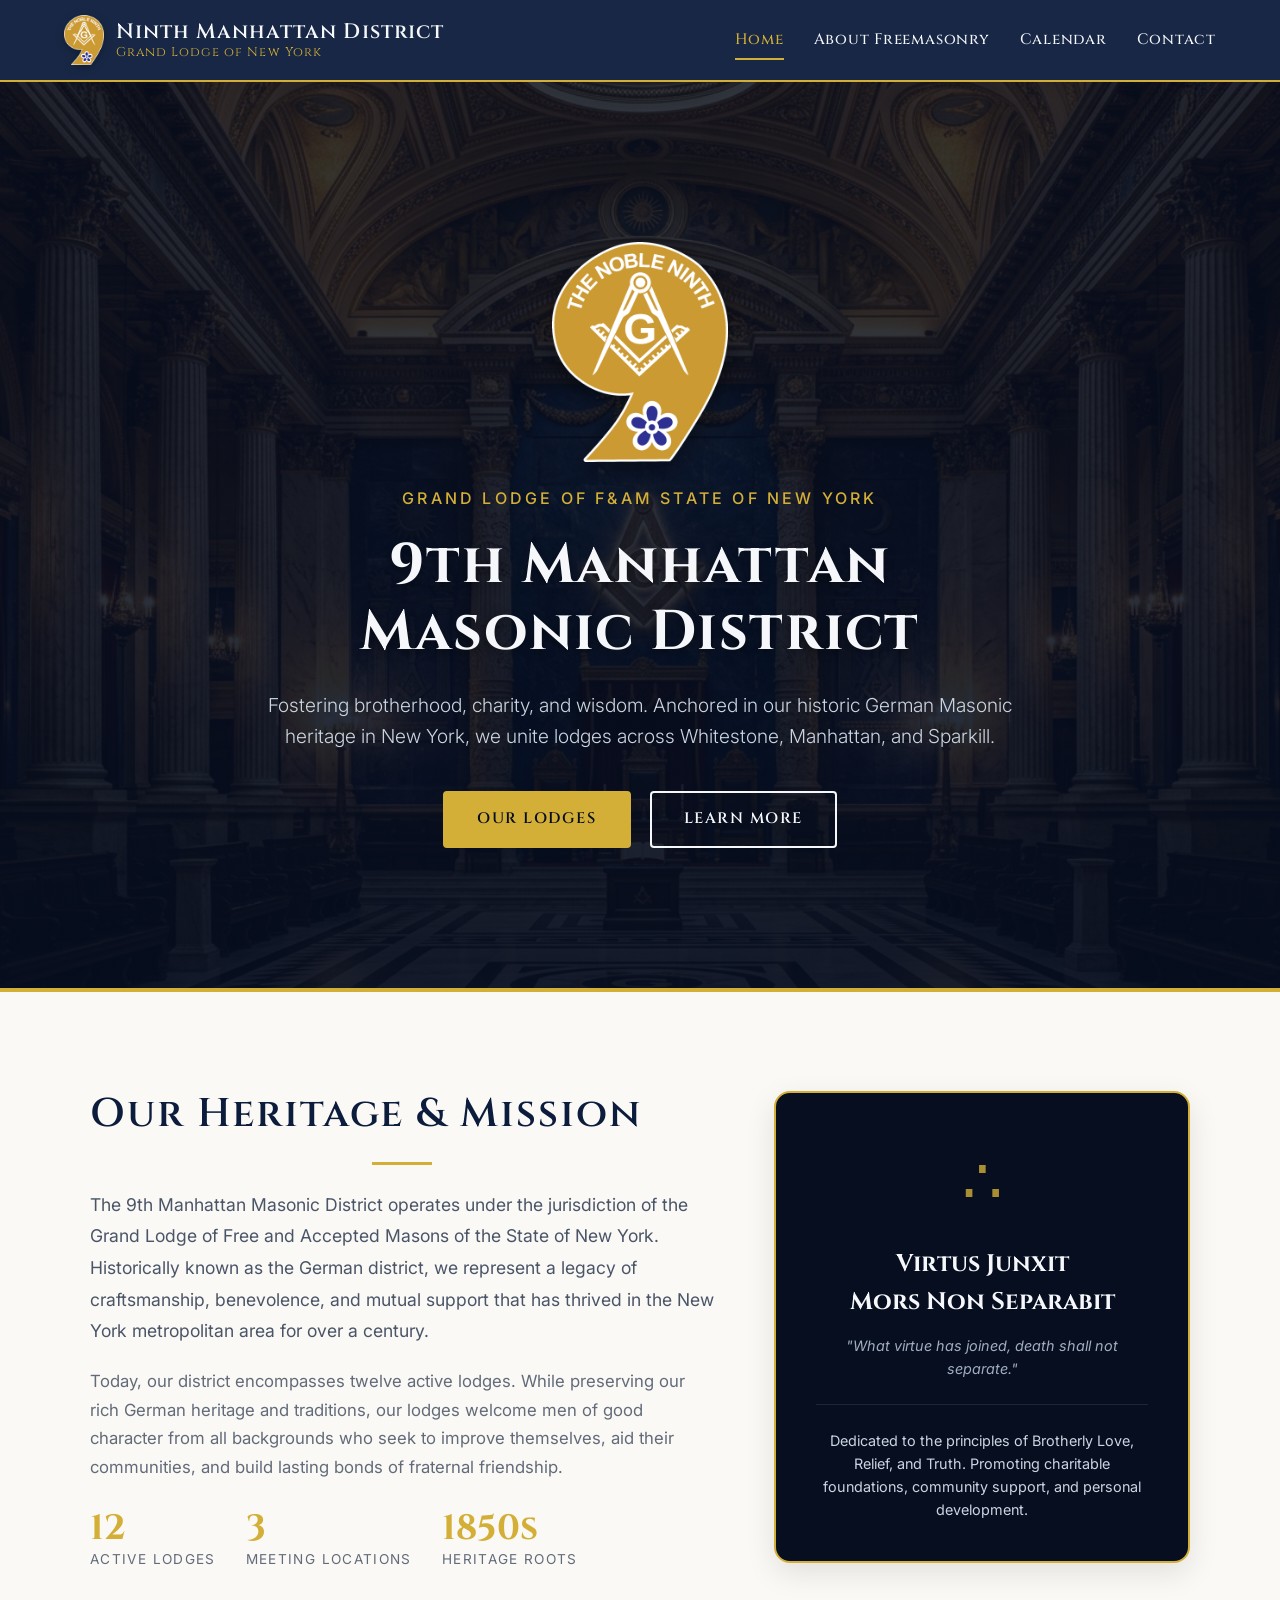
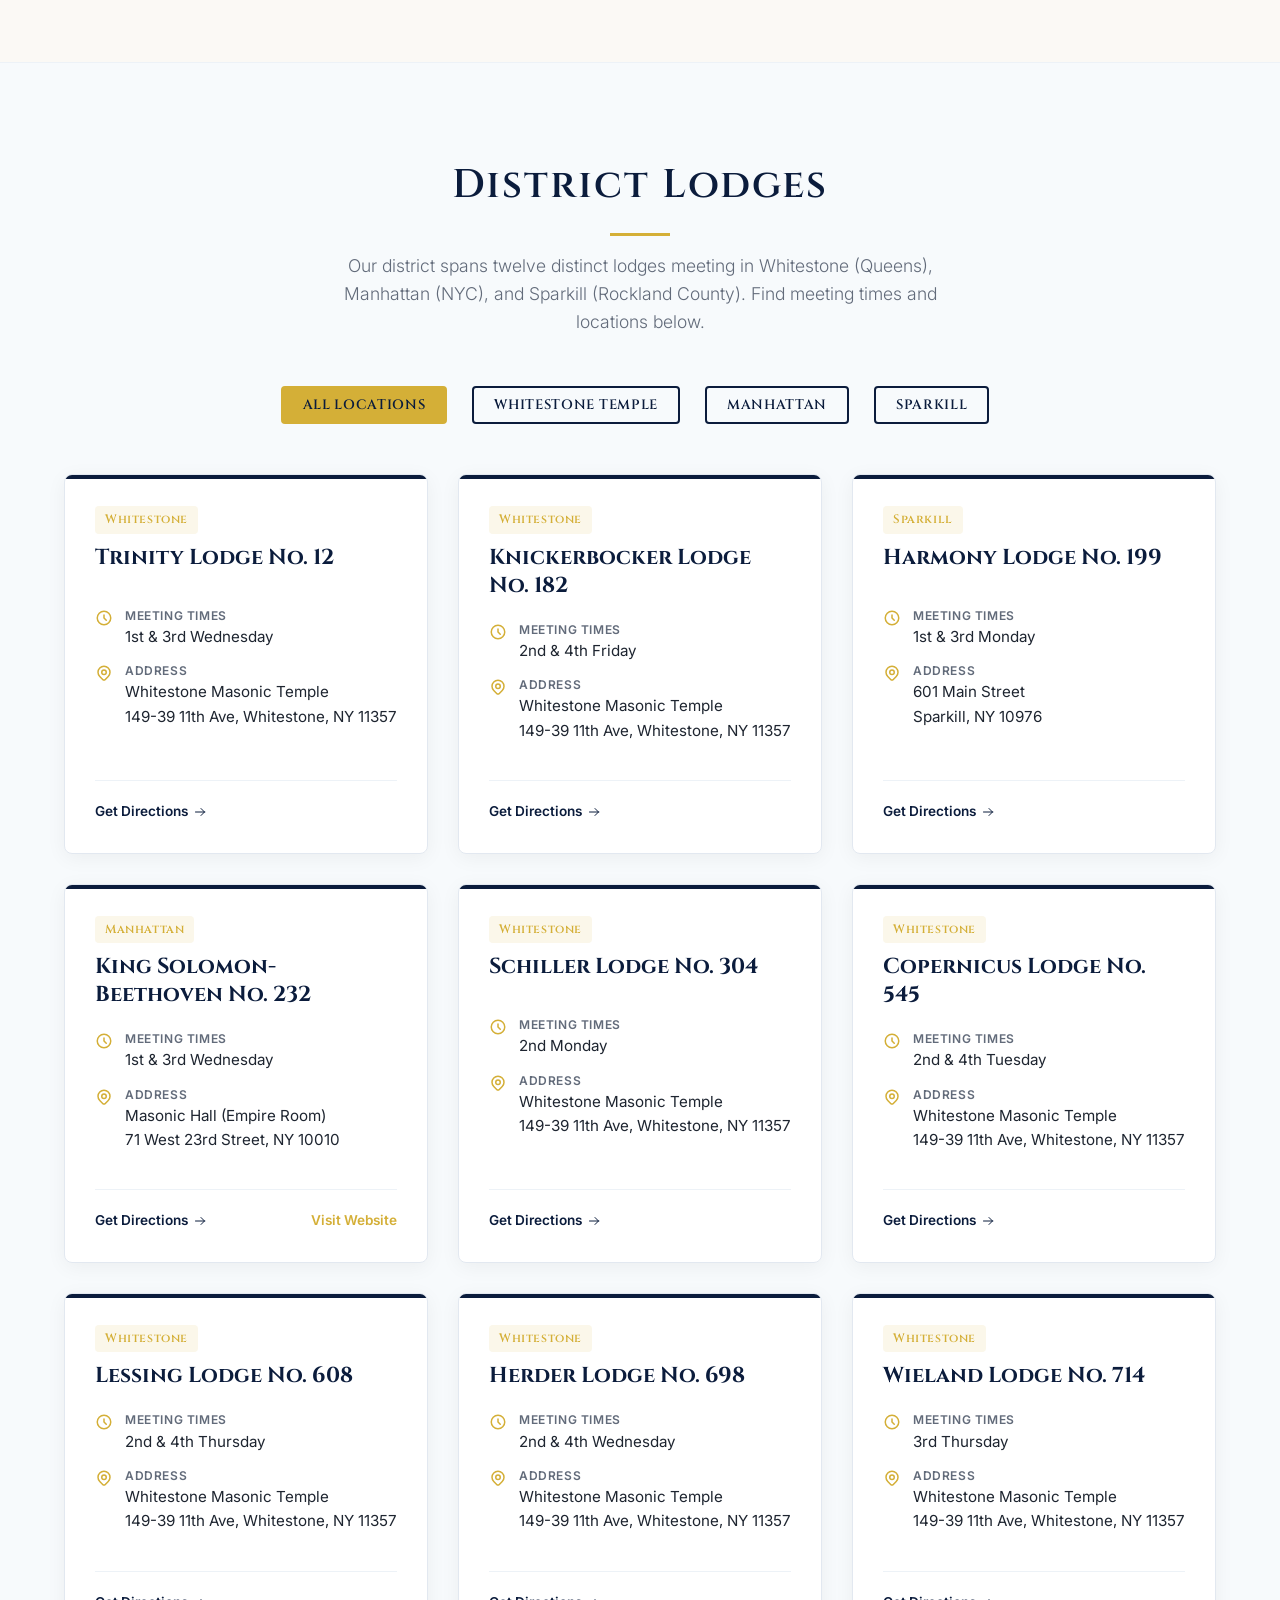
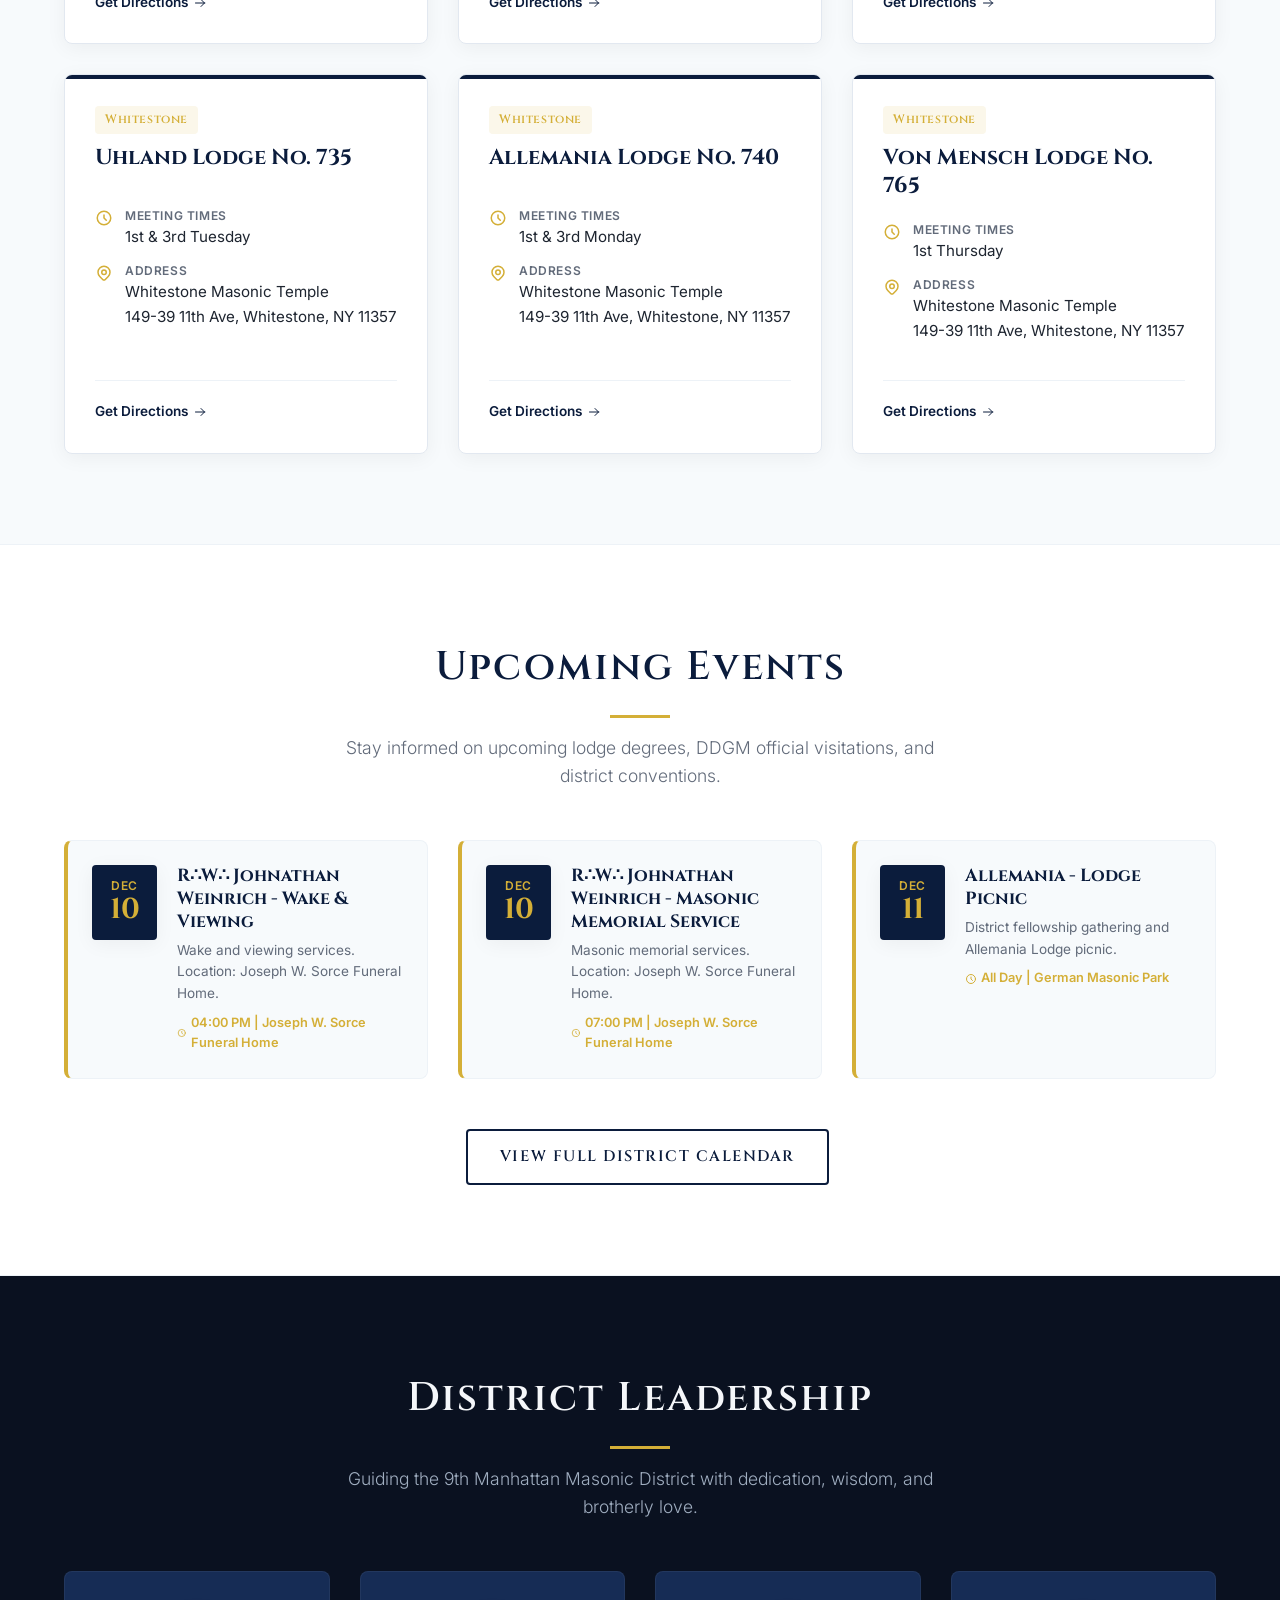
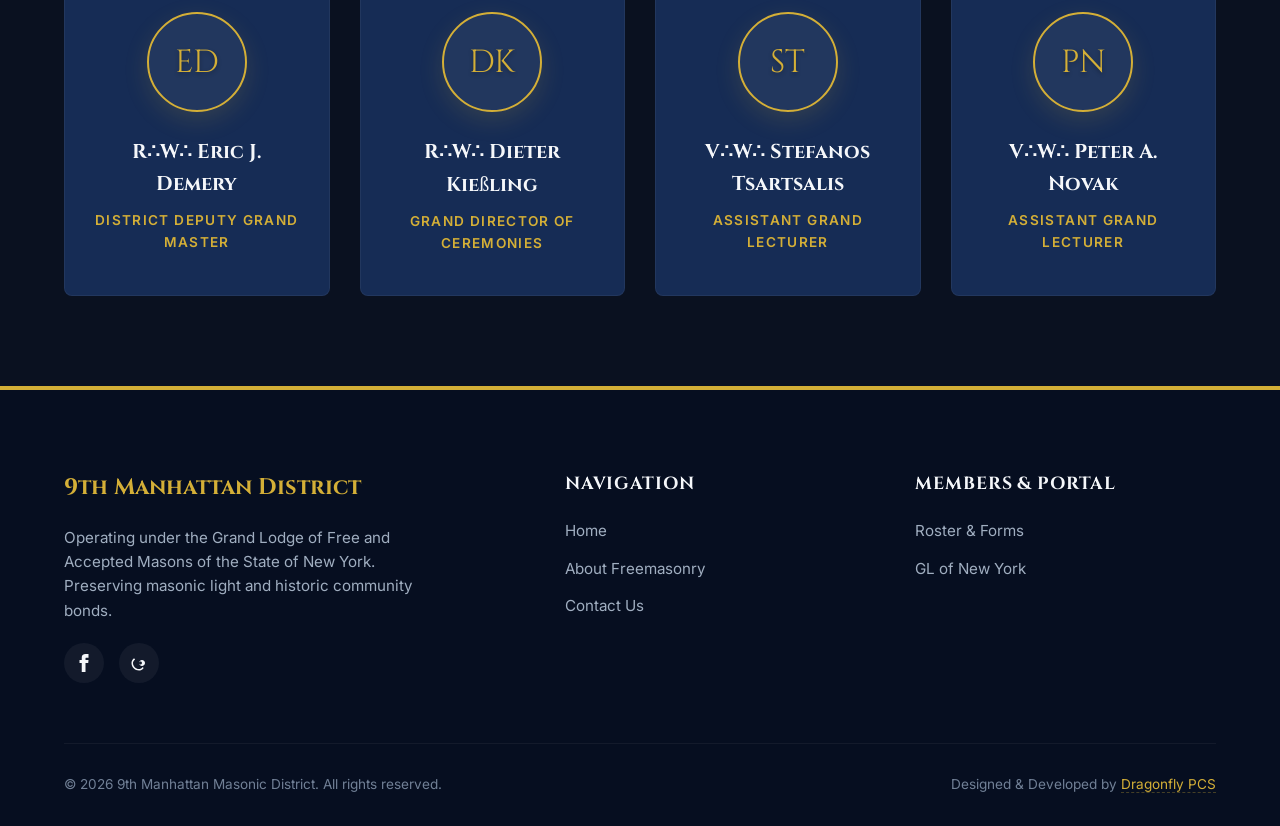
==== commit 0697810c: "changes 7/14/2026 added website to lodges added animation hid Masonic news from menu hid admin login" ====
--- a/index.html
+++ b/index.html
@@ -27,7 +27,7 @@
         <a href="index.html" class="nav-link active">Home</a>
         <a href="about.html" class="nav-link">About Freemasonry</a>
         <a href="calendar.html" class="nav-link">Calendar</a>
-        <a href="news.html" class="nav-link">Masonic News</a>
+        <!-- <a href="news.html" class="nav-link">Masonic News</a> -->
         <a href="contact.html" class="nav-link">Contact</a>
       </nav>
     </div>
@@ -36,17 +36,19 @@
   <!-- Hero Section -->
   <section class="hero">
     <div class="container">
-      <img src="district_logo.png" alt="9th Manhattan Masonic District Logo" style="height: 220px; width: auto; margin: 0 auto 24px auto; display: block; filter: drop-shadow(0 6px 12px rgba(0,0,0,0.45));">
-      <p class="hero-subtitle">Grand Lodge of F&AM State of New York</p>
-      <h1 class="hero-title">9th Manhattan<br>Masonic District</h1>
-      <p class="hero-desc"> Fostering brotherhood, charity, and wisdom. Anchored in our historic German Masonic heritage in New York, we unite lodges across Whitestone, Manhattan, and Sparkill. </p>
-      <a href="#lodges" class="btn btn-primary">Our Lodges</a>
-      <a href="about.html" class="btn btn-secondary">Learn More</a>
+      <img src="district_logo.png" alt="9th Manhattan Masonic District Logo" class="animate-entrance delay-1" style="height: 220px; width: auto; margin: 0 auto 24px auto; display: block; filter: drop-shadow(0 6px 12px rgba(0,0,0,0.45));">
+      <p class="hero-subtitle animate-entrance delay-2">Grand Lodge of F&AM State of New York</p>
+      <h1 class="hero-title animate-entrance delay-3">9th Manhattan<br>Masonic District</h1>
+      <p class="hero-desc animate-entrance delay-4"> Fostering brotherhood, charity, and wisdom. Anchored in our historic German Masonic heritage in New York, we unite lodges across Whitestone, Manhattan, and Sparkill. </p>
+      <div class="animate-entrance delay-5">
+        <a href="#lodges" class="btn btn-primary">Our Lodges</a>
+        <a href="about.html" class="btn btn-secondary">Learn More</a>
+      </div>
     </div>
   </section>
 
   <!-- About Section -->
-  <section class="section">
+  <section class="section reveal">
     <div class="container">
       <div class="heritage-grid">
         <div>
@@ -74,8 +76,8 @@
         </div>
         
         <!-- Symbolic Art Frame -->
-        <div style="background-color: var(--color-primary-dark); padding: 40px; border-radius: var(--border-radius-lg); border: 2px solid var(--color-accent); box-shadow: var(--shadow-medium); text-align: center; color: var(--color-text-light);">
-          <div style="font-family: var(--font-serif); font-size: 4rem; color: var(--color-accent); margin-bottom: 10px; opacity: 0.8;">∴</div>
+        <div style="background-color: var(--color-primary-dark); padding: 40px; border-radius: var(--border-radius-lg); border: 2px solid var(--color-accent); box-shadow: var(--shadow-medium); text-align: center; color: var(--color-text-light);" class="reveal">
+          <div style="font-family: var(--font-serif); font-size: 4rem; color: var(--color-accent); margin-bottom: 10px; opacity: 0.8;" class="pulse-symbol">∴</div>
           <h3 style="font-family: var(--font-serif); font-size: 1.5rem; margin-bottom: 12px; color: var(--color-text-light);">Virtus Junxit<br>Mors Non Separabit</h3>
           <p style="font-size: 0.9rem; color: #a0aec0; font-style: italic;">"What virtue has joined, death shall not separate."</p>
           <hr style="border: 0; border-top: 1px solid rgba(255,255,255,0.1); margin: 24px 0;">
@@ -101,7 +103,7 @@
         <button class="btn btn-secondary filter-btn" data-filter="sparkill">Sparkill</button>
       </div>
       
-      <div class="grid-lodges" id="lodges-grid">
+      <div class="grid-lodges reveal-stagger" id="lodges-grid">
                <!-- Lodge 1: Trinity -->
         <div class="lodge-card" data-location="whitestone">
           <div class="lodge-header">
@@ -129,6 +131,7 @@
               Get Directions
               <svg width="12" height="12" fill="none" stroke="currentColor" stroke-width="2" viewBox="0 0 24 24"><path stroke-linecap="round" stroke-linejoin="round" d="M14 5l7 7m0 0l-7 7m7-7H3"></path></svg>
             </a>
+            <!-- <a href="LODGE_WEBSITE_URL" target="_blank" class="lodge-website-btn" style="font-size: 0.85rem; color: var(--color-accent); font-weight: 600;">Visit Website</a> -->
           </div>
         </div>
 
@@ -159,6 +162,7 @@
               Get Directions
               <svg width="12" height="12" fill="none" stroke="currentColor" stroke-width="2" viewBox="0 0 24 24"><path stroke-linecap="round" stroke-linejoin="round" d="M14 5l7 7m0 0l-7 7m7-7H3"></path></svg>
             </a>
+            <!-- <a href="LODGE_WEBSITE_URL" target="_blank" class="lodge-website-btn" style="font-size: 0.85rem; color: var(--color-accent); font-weight: 600;">Visit Website</a> -->
           </div>
         </div>
 
@@ -189,6 +193,7 @@
               Get Directions
               <svg width="12" height="12" fill="none" stroke="currentColor" stroke-width="2" viewBox="0 0 24 24"><path stroke-linecap="round" stroke-linejoin="round" d="M14 5l7 7m0 0l-7 7m7-7H3"></path></svg>
             </a>
+            <!-- <a href="LODGE_WEBSITE_URL" target="_blank" class="lodge-website-btn" style="font-size: 0.85rem; color: var(--color-accent); font-weight: 600;">Visit Website</a> -->
           </div>
         </div>
 
@@ -219,6 +224,7 @@
               Get Directions
               <svg width="12" height="12" fill="none" stroke="currentColor" stroke-width="2" viewBox="0 0 24 24"><path stroke-linecap="round" stroke-linejoin="round" d="M14 5l7 7m0 0l-7 7m7-7H3"></path></svg>
             </a>
+            <a href="https://www.ksb232.org/" target="_blank" class="lodge-website-btn" style="font-size: 0.85rem; color: var(--color-accent); font-weight: 600;">Visit Website</a>
           </div>
         </div>
 
@@ -249,6 +255,7 @@
               Get Directions
               <svg width="12" height="12" fill="none" stroke="currentColor" stroke-width="2" viewBox="0 0 24 24"><path stroke-linecap="round" stroke-linejoin="round" d="M14 5l7 7m0 0l-7 7m7-7H3"></path></svg>
             </a>
+            <!-- <a href="LODGE_WEBSITE_URL" target="_blank" class="lodge-website-btn" style="font-size: 0.85rem; color: var(--color-accent); font-weight: 600;">Visit Website</a> -->
           </div>
         </div>
 
@@ -279,6 +286,7 @@
               Get Directions
               <svg width="12" height="12" fill="none" stroke="currentColor" stroke-width="2" viewBox="0 0 24 24"><path stroke-linecap="round" stroke-linejoin="round" d="M14 5l7 7m0 0l-7 7m7-7H3"></path></svg>
             </a>
+            <!-- <a href="LODGE_WEBSITE_URL" target="_blank" class="lodge-website-btn" style="font-size: 0.85rem; color: var(--color-accent); font-weight: 600;">Visit Website</a> -->
           </div>
         </div>
 
@@ -309,6 +317,7 @@
               Get Directions
               <svg width="12" height="12" fill="none" stroke="currentColor" stroke-width="2" viewBox="0 0 24 24"><path stroke-linecap="round" stroke-linejoin="round" d="M14 5l7 7m0 0l-7 7m7-7H3"></path></svg>
             </a>
+            <!-- <a href="LODGE_WEBSITE_URL" target="_blank" class="lodge-website-btn" style="font-size: 0.85rem; color: var(--color-accent); font-weight: 600;">Visit Website</a> -->
           </div>
         </div>
 
@@ -339,6 +348,7 @@
               Get Directions
               <svg width="12" height="12" fill="none" stroke="currentColor" stroke-width="2" viewBox="0 0 24 24"><path stroke-linecap="round" stroke-linejoin="round" d="M14 5l7 7m0 0l-7 7m7-7H3"></path></svg>
             </a>
+            <!-- <a href="LODGE_WEBSITE_URL" target="_blank" class="lodge-website-btn" style="font-size: 0.85rem; color: var(--color-accent); font-weight: 600;">Visit Website</a> -->
           </div>
         </div>
 
@@ -369,6 +379,7 @@
               Get Directions
               <svg width="12" height="12" fill="none" stroke="currentColor" stroke-width="2" viewBox="0 0 24 24"><path stroke-linecap="round" stroke-linejoin="round" d="M14 5l7 7m0 0l-7 7m7-7H3"></path></svg>
             </a>
+            <!-- <a href="LODGE_WEBSITE_URL" target="_blank" class="lodge-website-btn" style="font-size: 0.85rem; color: var(--color-accent); font-weight: 600;">Visit Website</a> -->
           </div>
         </div>
 
@@ -399,6 +410,7 @@
               Get Directions
               <svg width="12" height="12" fill="none" stroke="currentColor" stroke-width="2" viewBox="0 0 24 24"><path stroke-linecap="round" stroke-linejoin="round" d="M14 5l7 7m0 0l-7 7m7-7H3"></path></svg>
             </a>
+            <!-- <a href="LODGE_WEBSITE_URL" target="_blank" class="lodge-website-btn" style="font-size: 0.85rem; color: var(--color-accent); font-weight: 600;">Visit Website</a> -->
           </div>
         </div>
 
@@ -429,6 +441,7 @@
               Get Directions
               <svg width="12" height="12" fill="none" stroke="currentColor" stroke-width="2" viewBox="0 0 24 24"><path stroke-linecap="round" stroke-linejoin="round" d="M14 5l7 7m0 0l-7 7m7-7H3"></path></svg>
             </a>
+            <!-- <a href="LODGE_WEBSITE_URL" target="_blank" class="lodge-website-btn" style="font-size: 0.85rem; color: var(--color-accent); font-weight: 600;">Visit Website</a> -->
           </div>
         </div>
 
@@ -459,6 +472,7 @@
               Get Directions
               <svg width="12" height="12" fill="none" stroke="currentColor" stroke-width="2" viewBox="0 0 24 24"><path stroke-linecap="round" stroke-linejoin="round" d="M14 5l7 7m0 0l-7 7m7-7H3"></path></svg>
             </a>
+            <!-- <a href="LODGE_WEBSITE_URL" target="_blank" class="lodge-website-btn" style="font-size: 0.85rem; color: var(--color-accent); font-weight: 600;">Visit Website</a> -->
           </div>
         </div>
 
@@ -467,7 +481,7 @@
   </section>
 
   <!-- Upcoming Events Section -->
-  <section class="section" style="background-color: white; border-bottom: 1px solid #edf2f7;">
+  <section class="section reveal" style="background-color: white; border-bottom: 1px solid #edf2f7;">
     <div class="container">
       <h2 class="section-title text-center">Upcoming Events</h2>
       <p class="section-subtitle text-center">Stay informed on upcoming lodge degrees, DDGM official visitations, and district conventions.</p>
@@ -513,12 +527,12 @@
   </section>
 
   <!-- Leadership Section -->
-  <section class="section section-dark">
+  <section class="section section-dark reveal">
     <div class="container">
       <h2 class="section-title text-center">District Leadership</h2>
       <p class="section-subtitle text-center">Guiding the 9th Manhattan Masonic District with dedication, wisdom, and brotherly love.</p>
       
-      <div class="leadership-grid">
+      <div class="leadership-grid reveal-stagger">
         
         <!-- Leader 1: DDGM -->
         <div class="leader-card">
@@ -576,7 +590,7 @@
           <ul class="footer-links-list">
             <li><a href="index.html">Home</a></li>
             <li><a href="about.html">About Freemasonry</a></li>
-            <li><a href="news.html">Masonic News</a></li>
+            <!-- <li><a href="news.html">Masonic News</a></li> -->
             <li><a href="contact.html">Contact Us</a></li>
           </ul>
         </div>
@@ -585,7 +599,7 @@
           <h4>Members & Portal</h4>
           <ul class="footer-links-list">
             <li><a href="roster.html">Roster & Forms</a></li>
-            <li><a href="wp-admin/">Admin Login</a></li>
+            <!-- <li><a href="wp-admin/">Admin Login</a></li> -->
             <li><a href="http://NYMasons.Org" target="_blank">GL of New York</a></li>
           </ul>
         </div>
@@ -598,18 +612,11 @@
     </div>
   </footer>
 
-  <!-- Basic Interactivity JavaScript -->
+  <!-- Global UI JavaScript -->
+  <script src="main.js"></script>
+
+  <!-- Page Interactivity JavaScript -->
   <script>
-    // Mobile navigation toggle
-    const toggleBtn = document.getElementById('nav-toggle');
-    const navMenu = document.getElementById('nav-menu');
-    
-    if (toggleBtn && navMenu) {
-      toggleBtn.addEventListener('click', () => {
-        navMenu.classList.toggle('show');
-      });
-    }
-
     // Lodges Filtering
     const filterTabs = document.getElementById('filter-tabs');
     const lodgeCards = document.querySelectorAll('.lodge-card');
--- a/styles.css
+++ b/styles.css
@@ -370,8 +370,8 @@
 
 .lodge-card:hover {
   transform: translateY(-8px);
-  box-shadow: var(--shadow-medium);
-  border-color: rgba(212, 175, 55, 0.3);
+  box-shadow: var(--shadow-medium), 0 0 20px rgba(212, 175, 55, 0.2);
+  border-color: rgba(212, 175, 55, 0.4);
 }
 
 .lodge-card:hover::before {
@@ -472,8 +472,9 @@
 }
 
 .leader-card:hover {
-  transform: translateY(-5px);
+  transform: translateY(-8px);
   border-color: var(--color-accent);
+  box-shadow: 0 10px 25px rgba(0, 0, 0, 0.2), 0 0 20px rgba(212, 175, 55, 0.25);
 }
 
 .leader-avatar {
@@ -598,8 +599,9 @@
 }
 
 .news-card:hover {
-  transform: translateY(-5px);
-  box-shadow: var(--shadow-medium);
+  transform: translateY(-8px);
+  box-shadow: var(--shadow-medium), 0 0 20px rgba(212, 175, 55, 0.15);
+  border-color: rgba(212, 175, 55, 0.25);
 }
 
 .news-card-img {
@@ -984,3 +986,101 @@
     gap: 40px;
   }
 }
+
+/* ==========================================================================
+   Animations & Transitions
+   ========================================================================== */
+
+/* 1. Hero Entrance Keyframes & Animation Helper Classes */
+@keyframes fadeInUp {
+  from {
+    opacity: 0;
+    transform: translateY(30px);
+  }
+  to {
+    opacity: 1;
+    transform: translateY(0);
+  }
+}
+
+.animate-entrance {
+  opacity: 0;
+  animation: fadeInUp 0.8s cubic-bezier(0.25, 1, 0.5, 1) forwards;
+}
+
+.delay-1 { animation-delay: 0.1s; }
+.delay-2 { animation-delay: 0.25s; }
+.delay-3 { animation-delay: 0.4s; }
+.delay-4 { animation-delay: 0.55s; }
+.delay-5 { animation-delay: 0.7s; }
+
+/* 2. Slow breathing pulse animation for Masonic symbols */
+@keyframes masonicPulse {
+  0% {
+    transform: scale(1);
+    opacity: 0.85;
+    text-shadow: 0 0 10px rgba(212, 175, 55, 0.1);
+  }
+  50% {
+    transform: scale(1.08);
+    opacity: 1;
+    text-shadow: 0 0 20px rgba(212, 175, 55, 0.4);
+  }
+  100% {
+    transform: scale(1);
+    opacity: 0.85;
+    text-shadow: 0 0 10px rgba(212, 175, 55, 0.1);
+  }
+}
+
+.pulse-symbol {
+  display: inline-block;
+  animation: masonicPulse 4s ease-in-out infinite;
+  transform-origin: center;
+}
+
+/* 3. Sticky navbar scrolled styles */
+.navbar.scrolled {
+  padding: 8px 0;
+  background-color: rgba(6, 14, 32, 0.98);
+  box-shadow: 0 10px 30px rgba(0, 0, 0, 0.2);
+}
+
+/* 4. Scroll Reveal Classes (Intersection Observer) */
+.reveal {
+  opacity: 0;
+  transform: translateY(35px);
+  transition: opacity 0.8s cubic-bezier(0.25, 1, 0.5, 1),
+              transform 0.8s cubic-bezier(0.25, 1, 0.5, 1);
+}
+
+.reveal.active {
+  opacity: 1;
+  transform: translateY(0);
+}
+
+/* Staggered reveal for grid elements */
+.reveal-stagger > * {
+  opacity: 0;
+  transform: translateY(25px);
+  transition: opacity 0.6s cubic-bezier(0.25, 1, 0.5, 1),
+              transform 0.6s cubic-bezier(0.25, 1, 0.5, 1);
+}
+
+.reveal-stagger.active > * {
+  opacity: 1;
+  transform: translateY(0);
+}
+
+/* Stagger delay helper classes for child elements */
+.reveal-stagger.active > *:nth-child(1) { transition-delay: 0.05s; }
+.reveal-stagger.active > *:nth-child(2) { transition-delay: 0.15s; }
+.reveal-stagger.active > *:nth-child(3) { transition-delay: 0.25s; }
+.reveal-stagger.active > *:nth-child(4) { transition-delay: 0.35s; }
+.reveal-stagger.active > *:nth-child(5) { transition-delay: 0.45s; }
+.reveal-stagger.active > *:nth-child(6) { transition-delay: 0.55s; }
+
+/* 5. Smooth Page Scroll behavior */
+html {
+  scroll-behavior: smooth;
+}
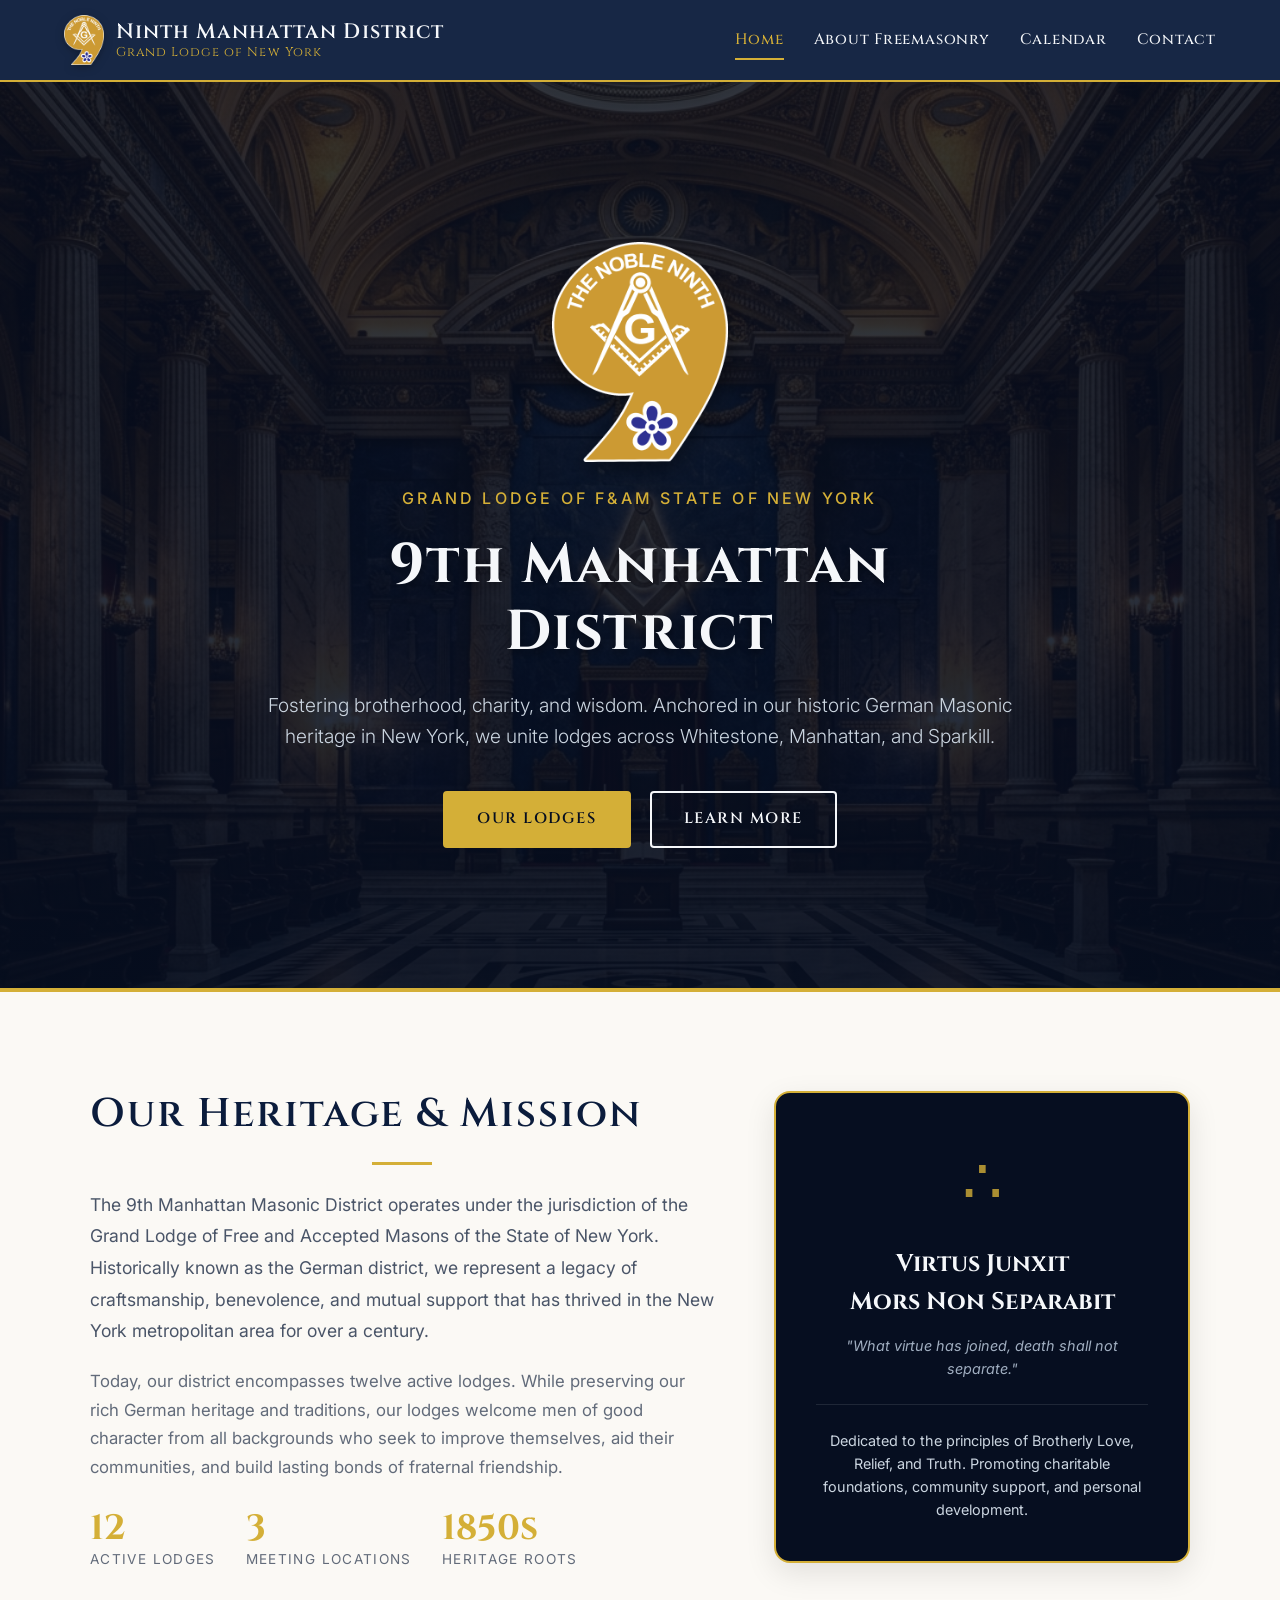
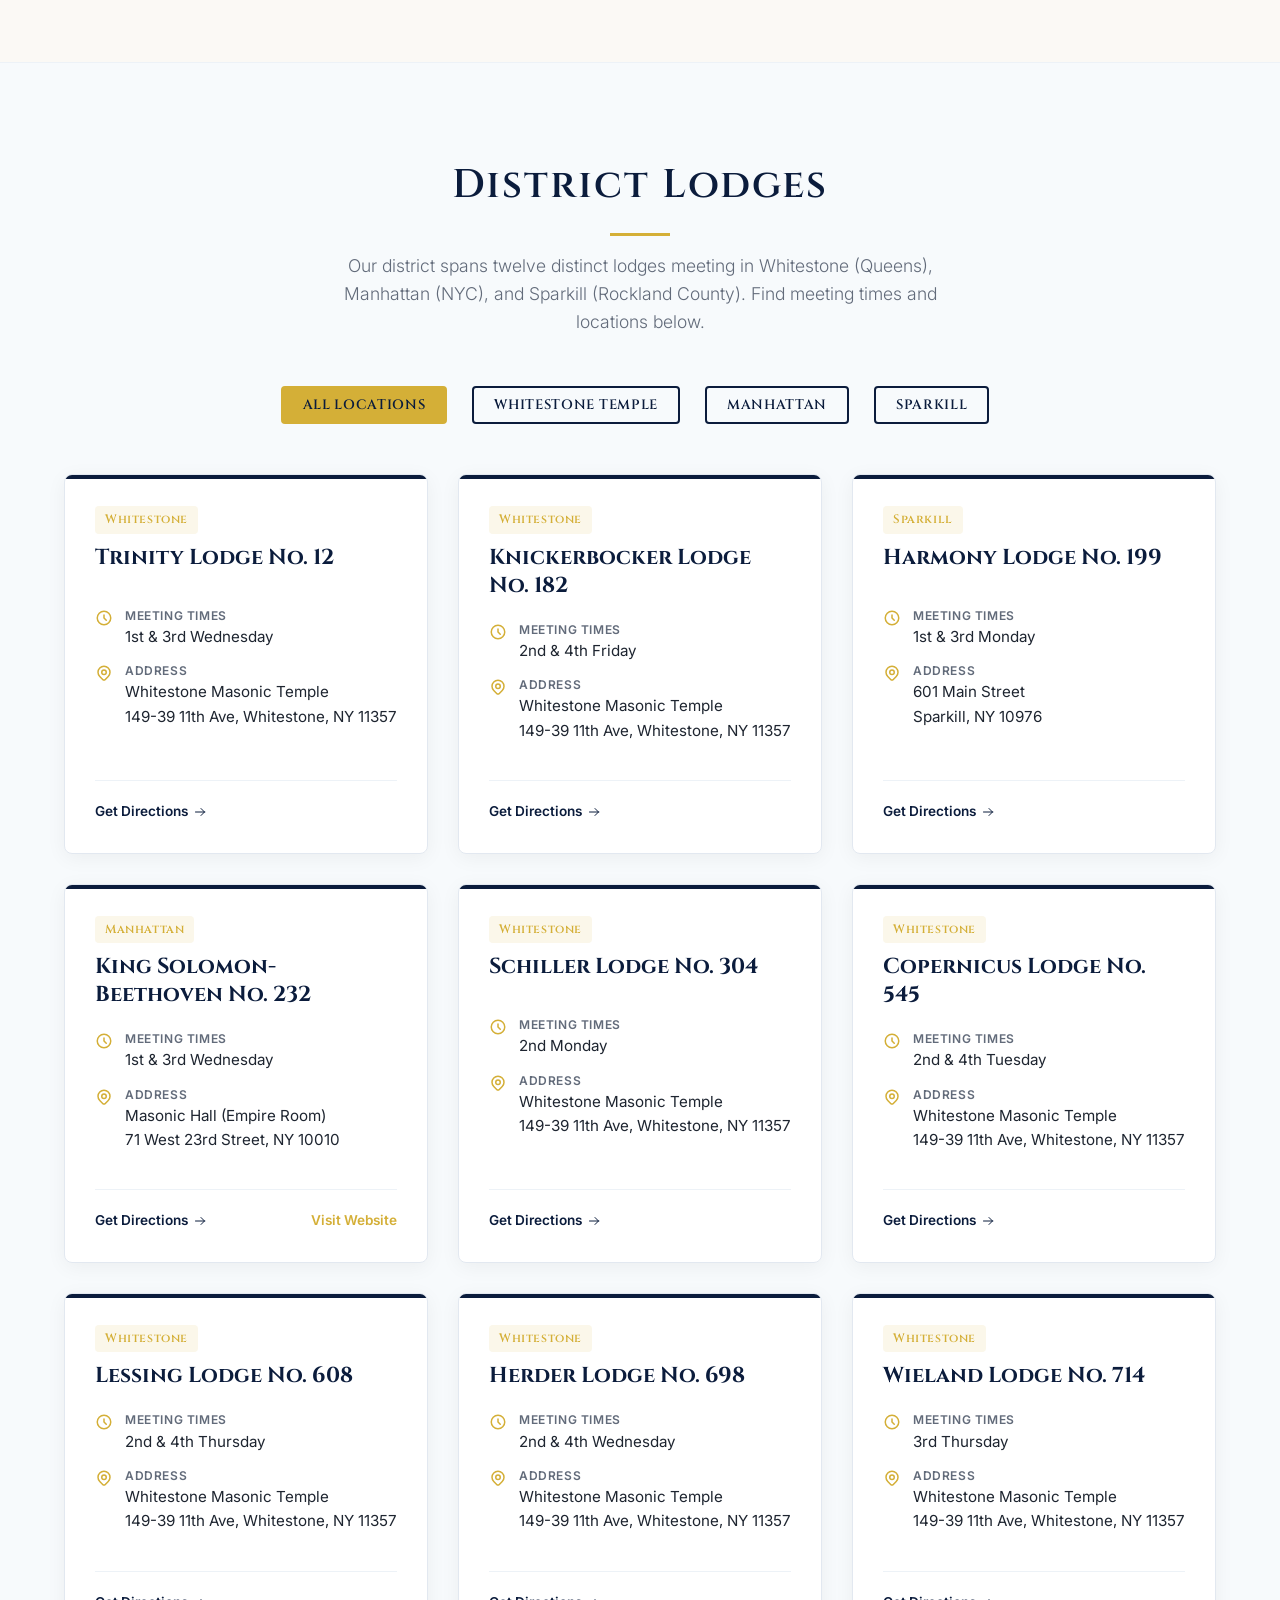
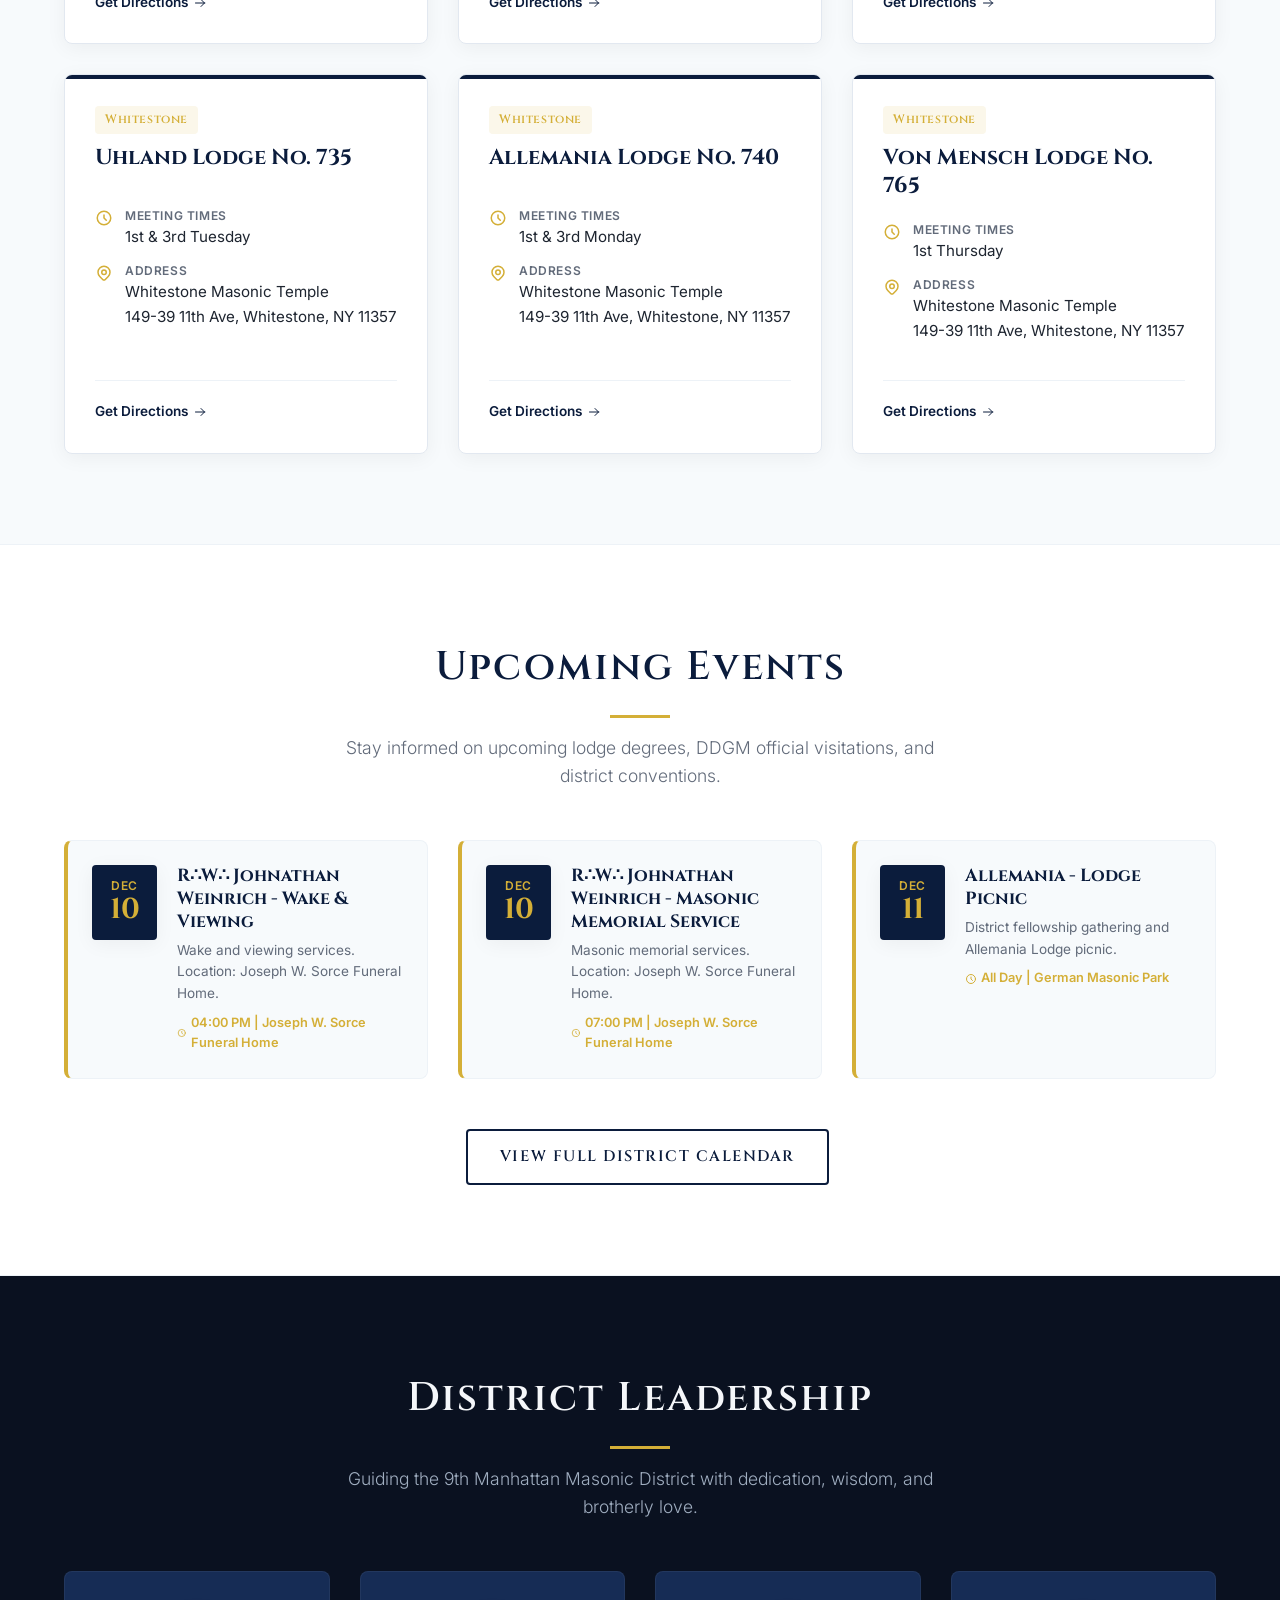
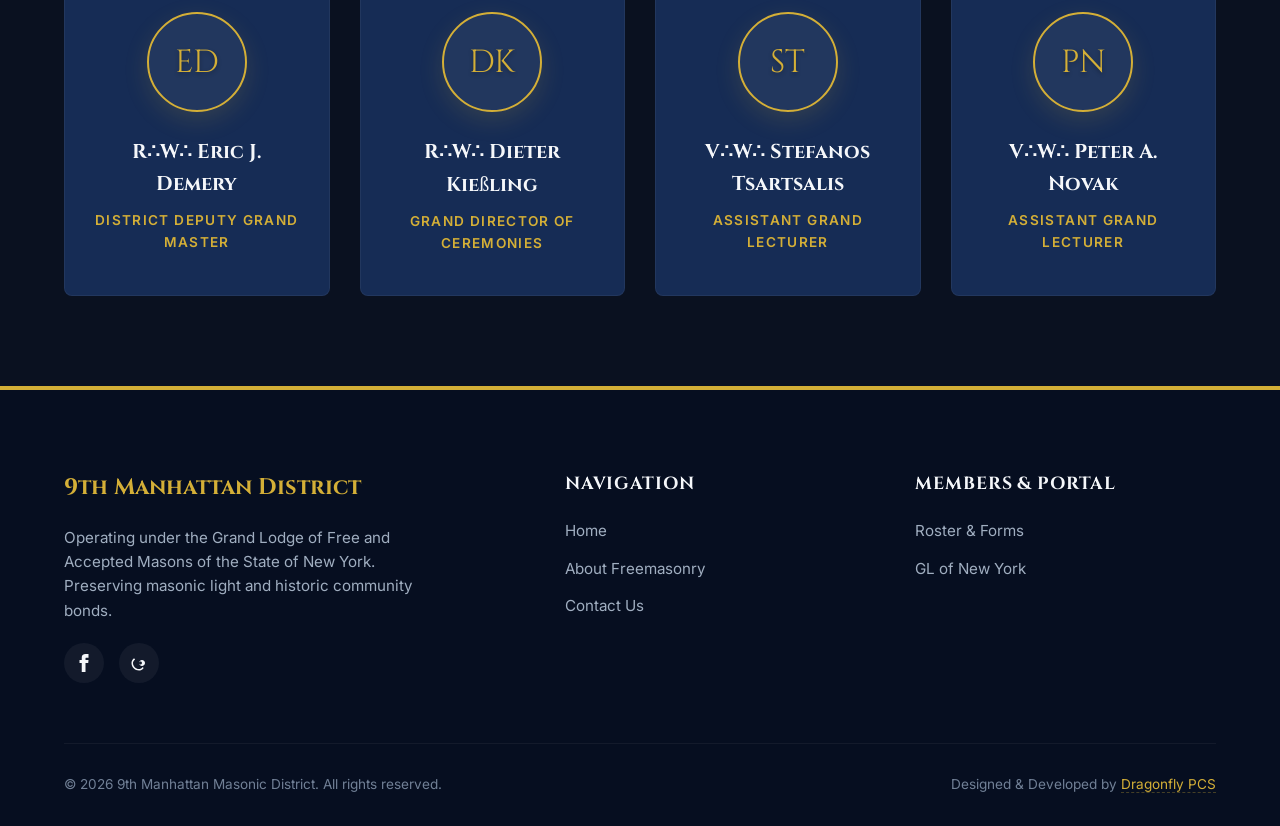
==== commit eef7fb65: "Update index.html" ====
--- a/index.html
+++ b/index.html
@@ -38,7 +38,7 @@
     <div class="container">
       <img src="district_logo.png" alt="9th Manhattan Masonic District Logo" class="animate-entrance delay-1" style="height: 220px; width: auto; margin: 0 auto 24px auto; display: block; filter: drop-shadow(0 6px 12px rgba(0,0,0,0.45));">
       <p class="hero-subtitle animate-entrance delay-2">Grand Lodge of F&AM State of New York</p>
-      <h1 class="hero-title animate-entrance delay-3">9th Manhattan<br>Masonic District</h1>
+      <h1 class="hero-title animate-entrance delay-3">9th Manhattan<br>District</h1>
       <p class="hero-desc animate-entrance delay-4"> Fostering brotherhood, charity, and wisdom. Anchored in our historic German Masonic heritage in New York, we unite lodges across Whitestone, Manhattan, and Sparkill. </p>
       <div class="animate-entrance delay-5">
         <a href="#lodges" class="btn btn-primary">Our Lodges</a>
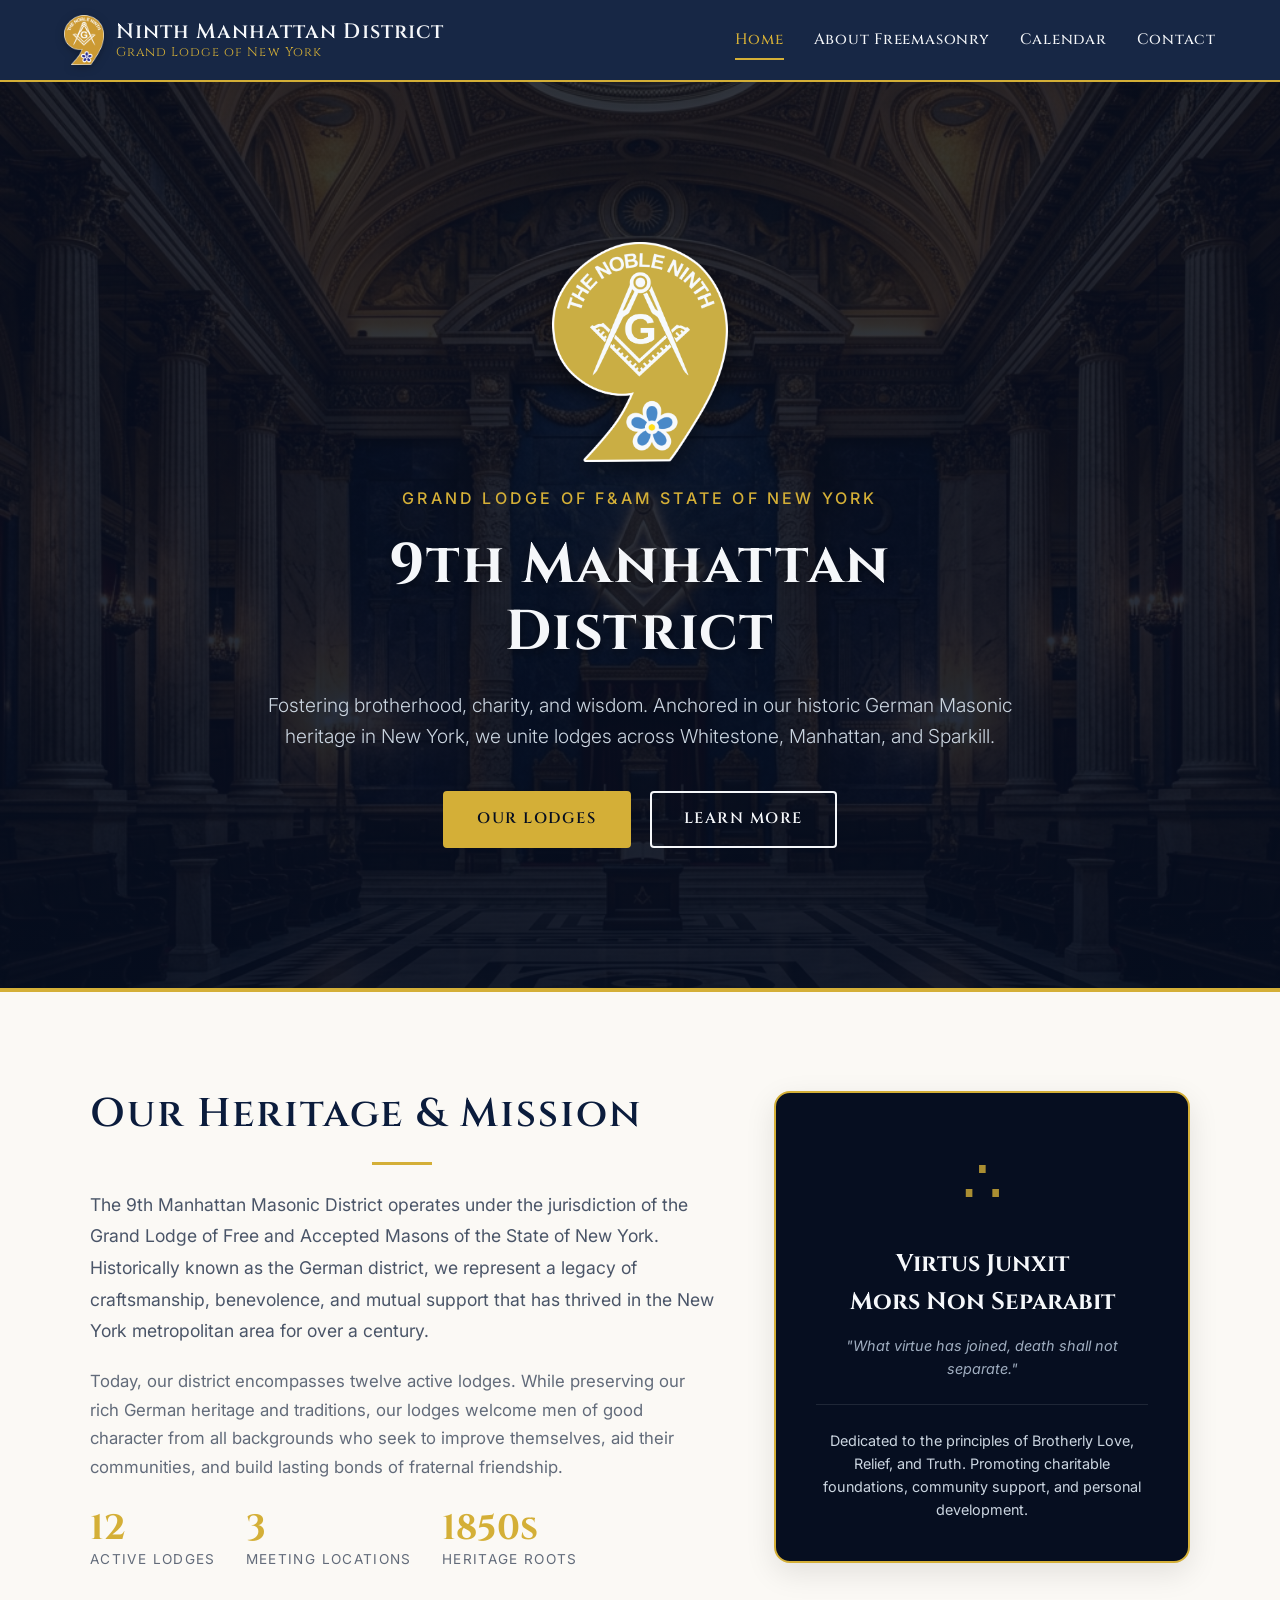
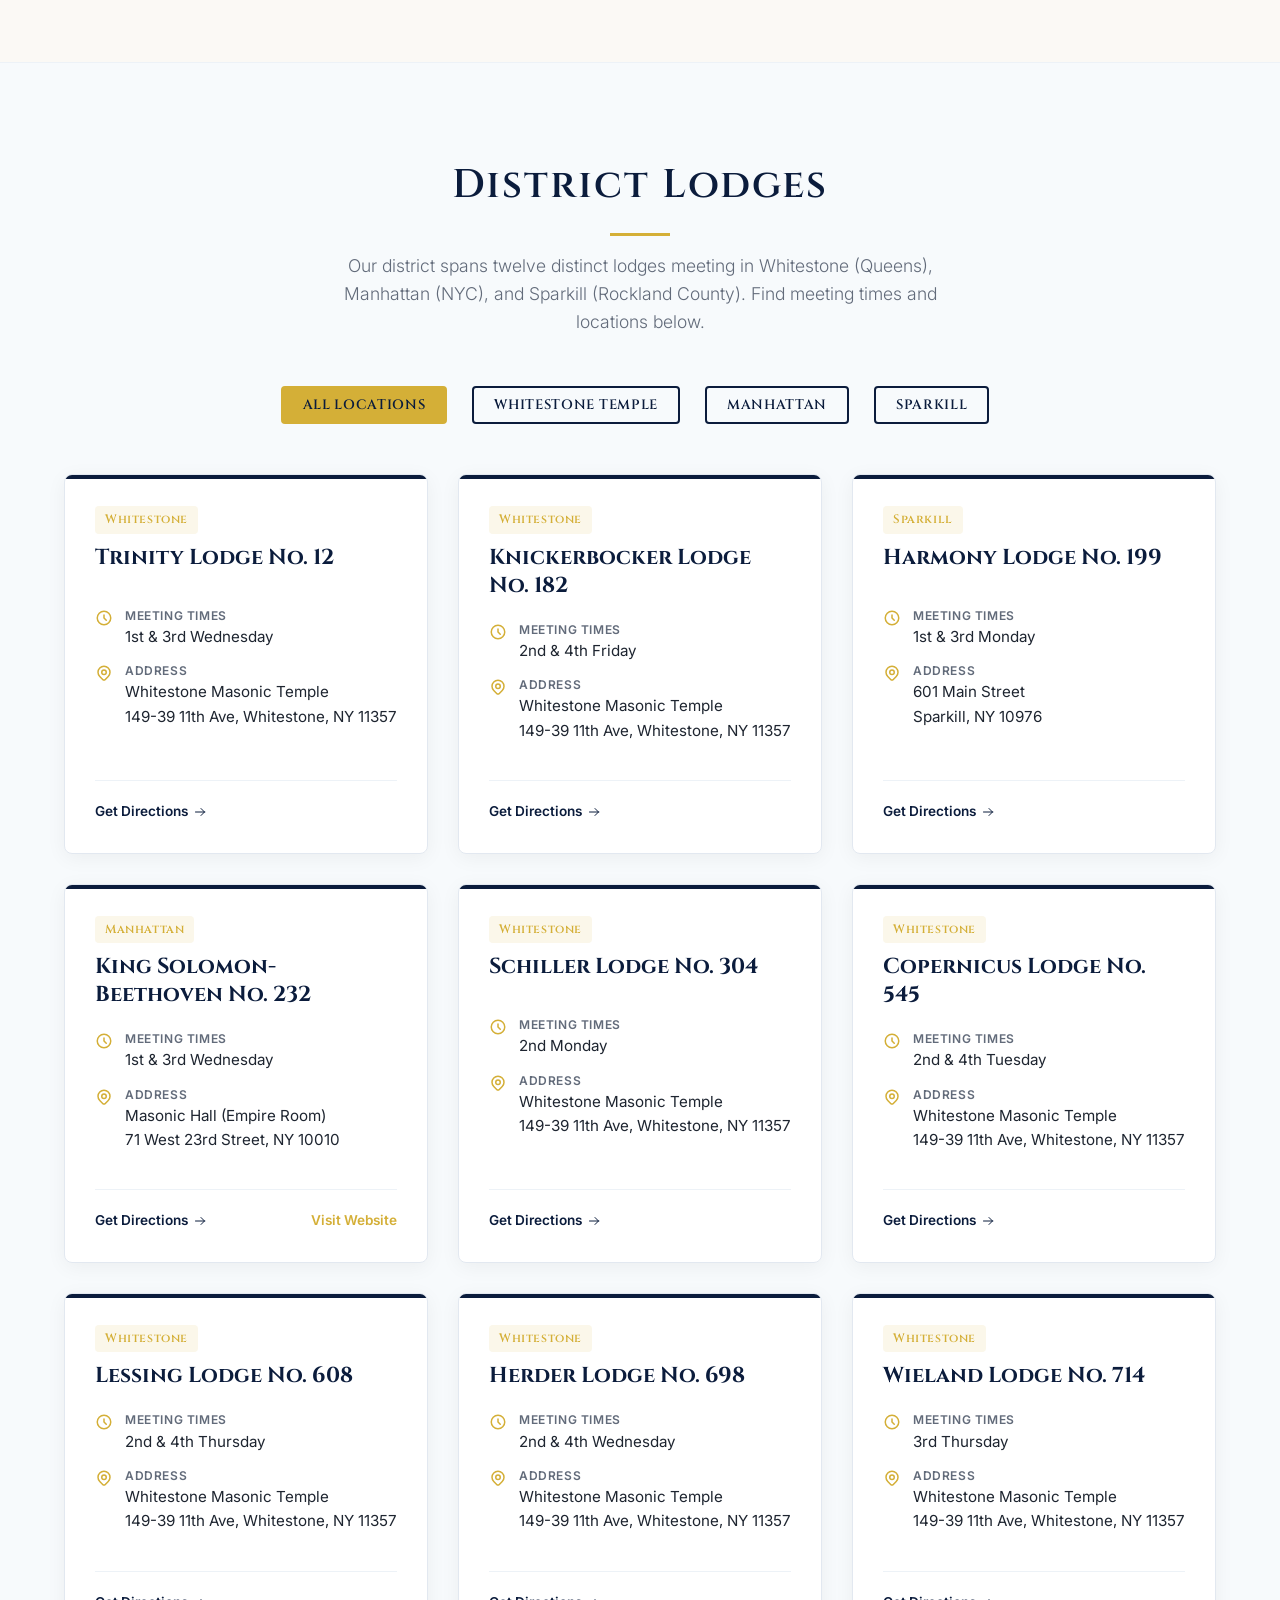
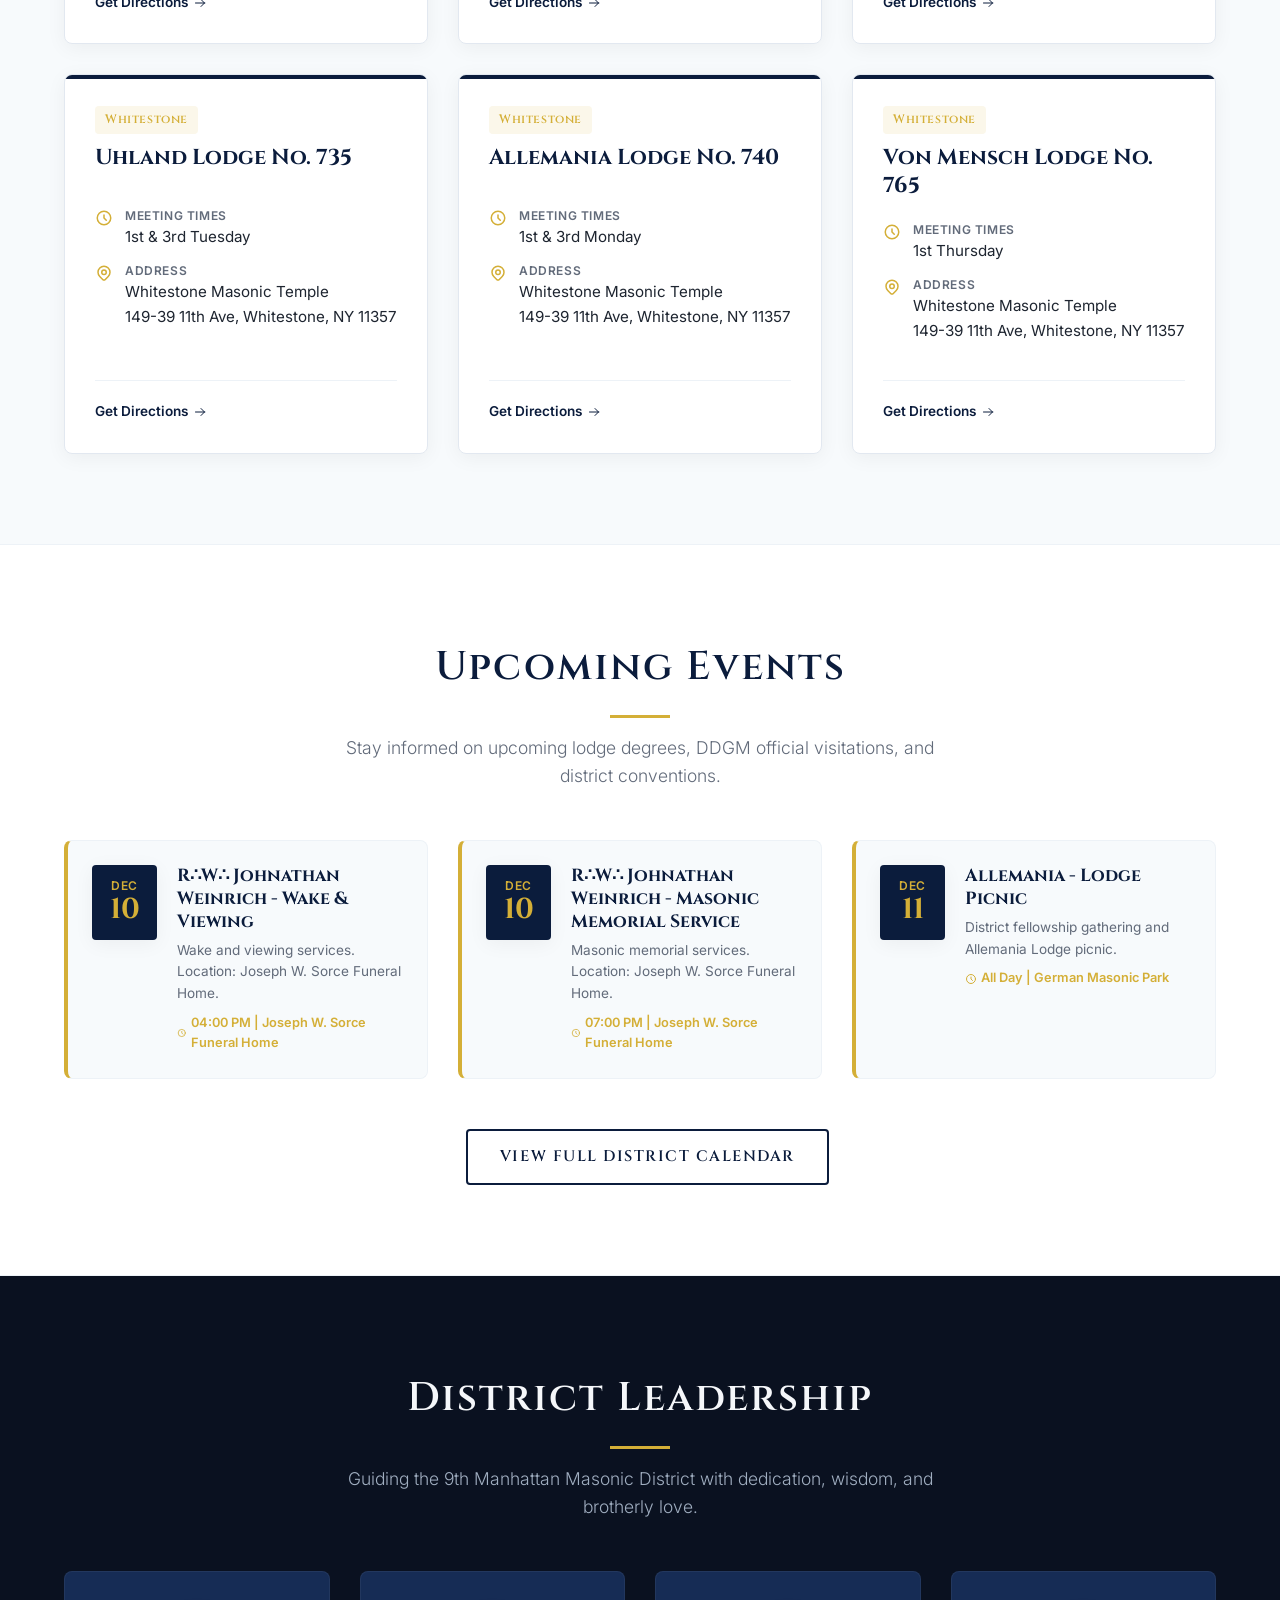
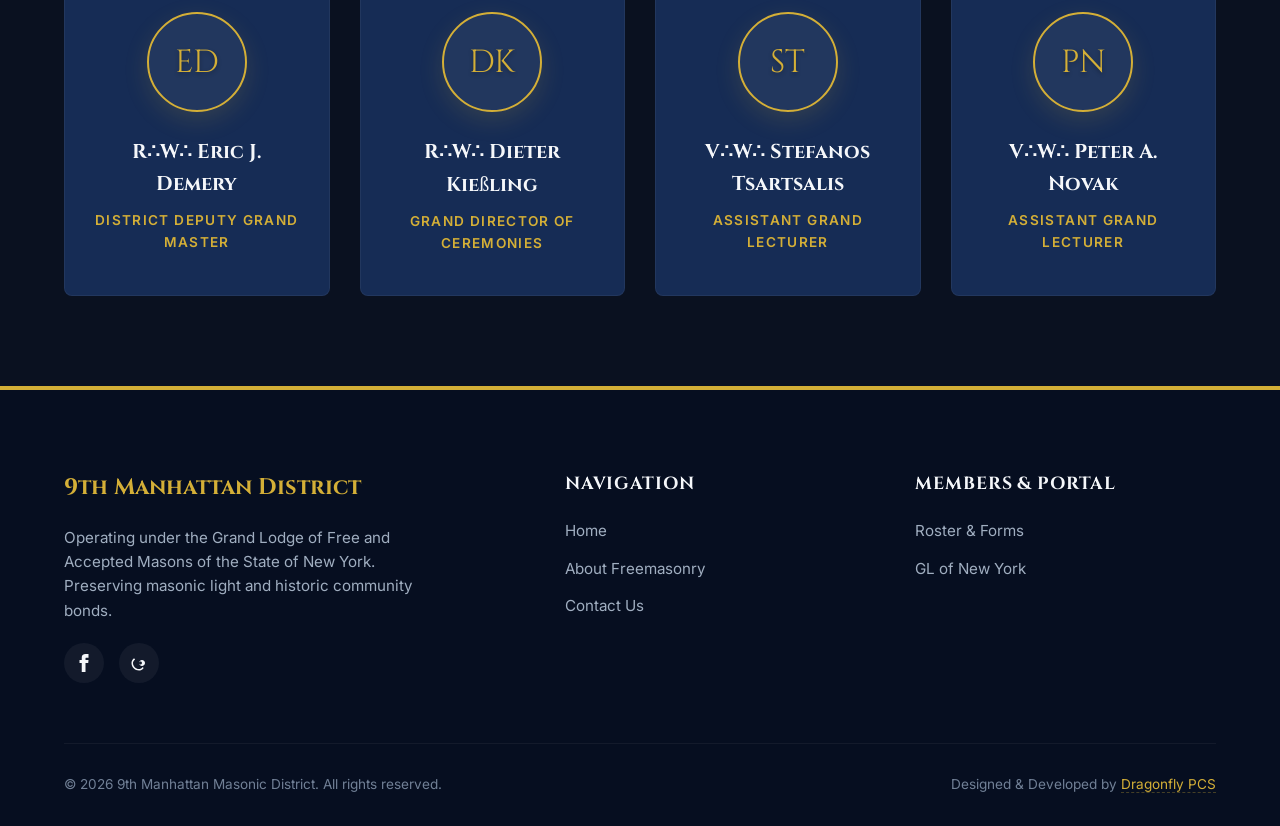
==== commit bcb77cfa: "index update remove cache from index upcoming events" ====
--- a/index.html
+++ b/index.html
@@ -850,40 +850,7 @@
       const todayStart = new Date();
       todayStart.setHours(0, 0, 0, 0);
 
-      // Check if cache exists
-      const cache = getEventCache();
-      let hasRenderedFromCache = false;
-      let cachedUpcomingCount = 0;
-
-      if (cache) {
-        // Filter out past events
-        const upcoming = cache.events.filter(event => event.start >= todayStart);
-        cachedUpcomingCount = upcoming.length;
-        
-        // Only render if we actually have future events cached
-        if (cachedUpcomingCount > 0) {
-          renderEvents(upcoming.slice(0, 3));
-          hasRenderedFromCache = true;
-          
-          // Check age: if less than 2 hours old, do not fetch from network!
-          const cacheAge = Date.now() - cache.timestamp;
-          if (cacheAge < 1000 * 60 * 60 * 2) { // 2 hours
-            console.log('Loaded upcoming events from local storage cache (recent). Skipping live fetch.');
-            return;
-          }
-          console.log('Cache exists but is older than 2 hours. Fetching live updates in background...');
-        } else {
-          console.log('Cache exists but all cached events are in the past.');
-        }
-      }
-
-      // If no valid cache rendered, load fallback (mock) events immediately so user doesn't see skeletons
-      if (!hasRenderedFromCache) {
-        console.log('No valid cache found or cache contains only past events. Loading mock events immediately and starting live fetch...');
-        loadFallbackEvents();
-      }
-
-      // Start the network fetch in the background
+      // Start the network fetch immediately
       fetchCalendarICS(CALENDAR_ID)
         .then(icsText => {
           const parsedEvents = parseICS(icsText);
@@ -892,27 +859,19 @@
           upcoming.sort((a, b) => a.start - b.start);
           
           if (upcoming.length > 0) {
-            // Cache all upcoming events
-            setEventCache(upcoming);
-            
-            // Render top 3
+            // Render the top 3 live events
             const top3 = upcoming.slice(0, 3);
             renderEvents(top3);
             console.log('Successfully fetched and rendered live events.');
           } else {
-            console.log('Live fetch returned no upcoming events. Keeping current rendered events.');
-            if (!hasRenderedFromCache) {
-              loadFallbackEvents();
-            }
+            console.log('Live fetch returned no upcoming events. Loading fallback events.');
+            loadFallbackEvents();
           }
         })
         .catch(err => {
           console.error('Error loading live Google Calendar feed:', err);
-          // If we haven't successfully rendered from cache (or cache was empty/past events only),
-          // ensure mock/fallback events are loaded instead of leaving skeletons or an empty list.
-          if (!hasRenderedFromCache) {
-            loadFallbackEvents();
-          }
+          // In case of error (e.g. offline, CORS issue), load fallback/mock events
+          loadFallbackEvents();
         });
     }
 
